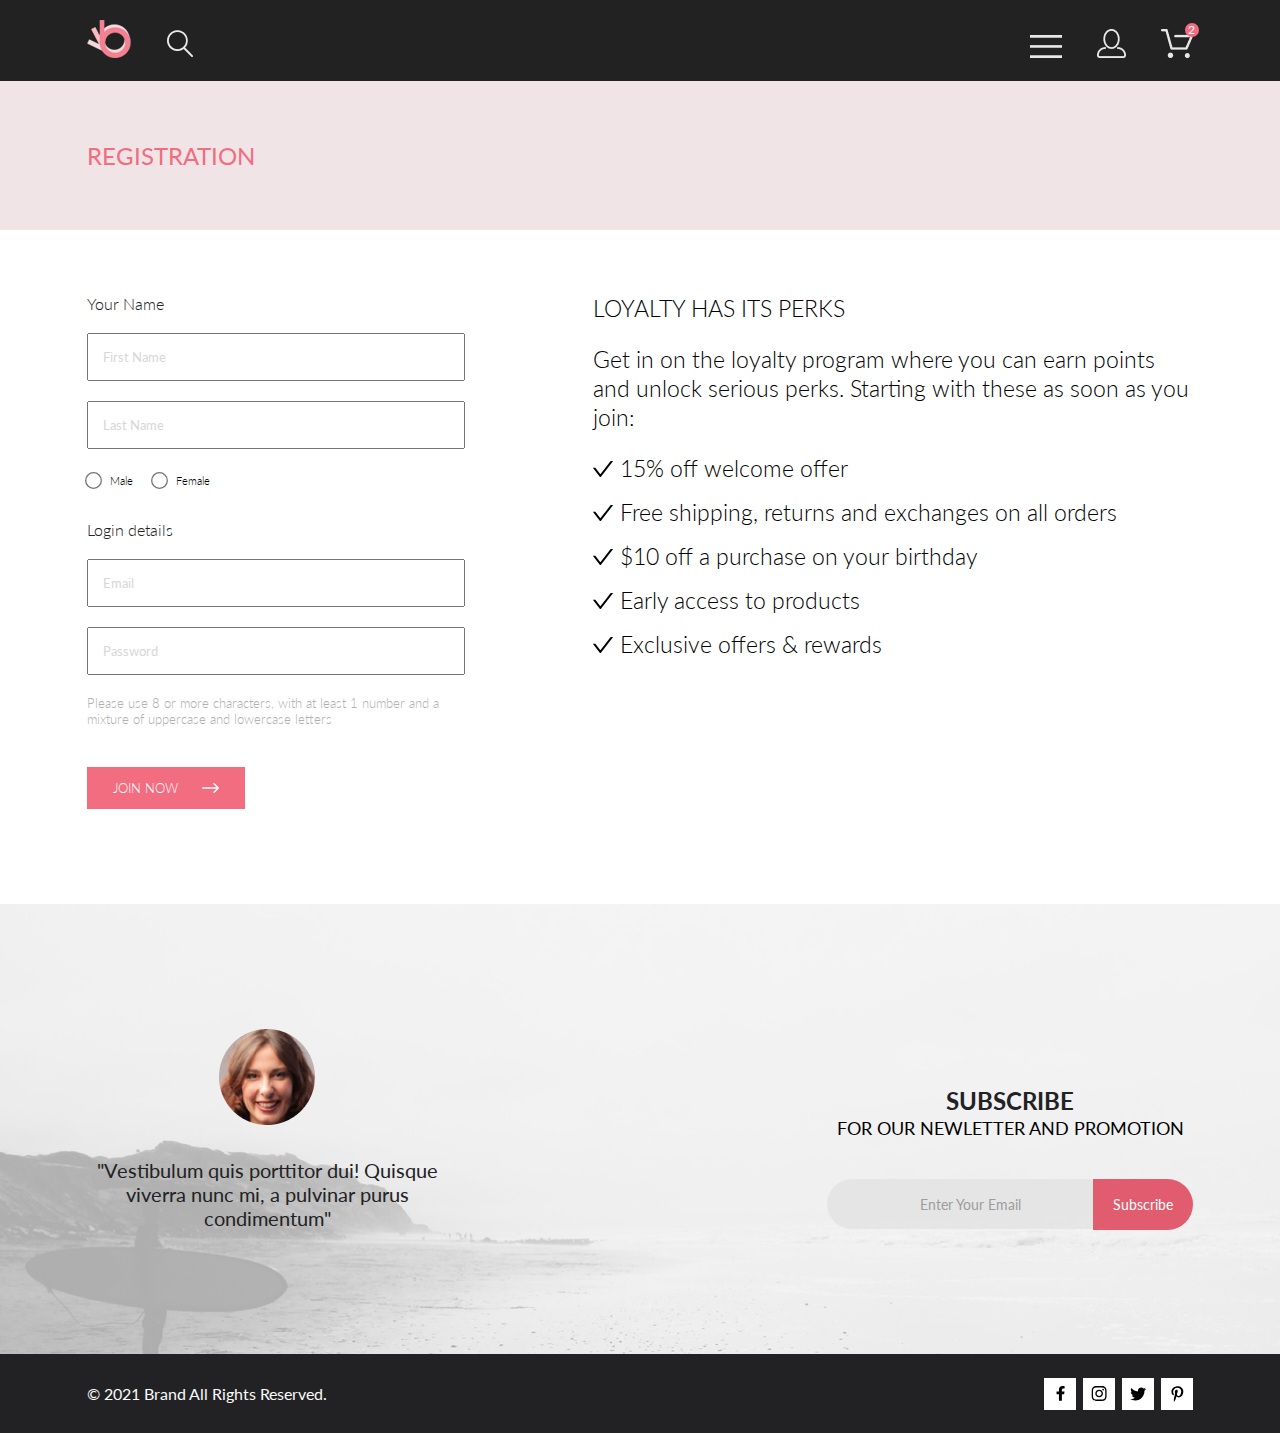
==== account.html @ 6a00ff62 "almost..." ====
<!DOCTYPE html>
<html lang="en">

<head>
    <meta charset="UTF-8">
    <meta http-equiv="X-UA-Compatible" content="IE=edge">
    <meta name="viewport" content="width=device-width, initial-scale=1.0">
    <link rel="stylesheet" href="style.css">
    <title>SHOP OF LUXERIOUS FASHION</title>
</head>

<body class="account_page">
    <header class="header">
    <div class="container">
      <div class="header_groupHandler">
        <div class="header_group">
          <a href="index.html"><img src="images/logo.png" alt=""></a>
          <a href="#search"><img src="images/search-icon.png" alt=""></a>
        </div>
        <nav class="header_group header_for_mobile">
          <label for="header_menu_button" style="cursor: pointer;"><img src="images/menu-icon.png" alt=""></label>
          <a href="account.html"><img src="images/account.png" alt=""></a>
          <a href="cart.html" class="header_cart_icon"><img src="images/cart.png" alt=""></a>
        </nav>
      </div>
    </div>
    <input type="checkbox" name="header_menu_button" id="header_menu_button">
    <div class="header_menu">
      <div class="menu_container">
        <label for="header_menu_button" class="menu_close_button">X</label>
        <h2>MENU</h2>
        <div class="menu_block">
          <h3>MAN</h3>
          <a href="#">Accessories</a>
          <a href="#">Bags</a>
          <a href="#">Denim</a>
          <a href="#">T-Shirts</a>
        </div>
        <div class="menu_block">
          <h3>WOMAN</h3>
          <a href="#">Accessories</a>
          <a href="#">Bags</a>
          <a href="#">Denim</a>
          <a href="#">T-Shirts</a>
        </div>
        <div class="menu_block">
          <h3>KIDS</h3>
          <a href="#">Accessories</a>
          <a href="#">Bags</a>
          <a href="#">Denim</a>
          <a href="#">T-Shirts</a>
        </div>
      </div>
    </div>
  </header>

    <section class="catalog_intro">
        <div class="container special_for_animation zoom">
            <h2 class="catalog_heading ">
                REGISTRATION
            </h2>
        </div>
    </section>
    <main>
        <div class="container">
            <div class="registration_box">
                <div>
                    <form class="reg_form" action="#">
                        <h2 class="hidden">REGISTRATION FORM</h2>
                        <h3>Your Name</h3>
                        <input placeholder="First Name" type="text" id="reg_name" class="reg_name">
                        <input placeholder="Last Name" type="text" id="reg_lastname" class="reg_lastname">
                        <div class="reg_gender">
                            <label><input type="radio" name="gender" id="male"><span> Male</span></label>
                            <label><input type="radio" name="gender" id="female"><span>Female</span></label>
                        </div>
                        <h3>Login details</h3>
                        <input placeholder="Email" type="email" class="reg_email">
                        <input placeholder="Password" type="password" pattern="[A-Za-z0-9]{8,}" class="reg_password">
                        <p class="reg_form_info">Please use 8 or more characters, with at least 1 number and a mixture of uppercase and
                            lowercase
                            letters</p>
                        <button class="special_for_animation rotate">JOIN NOW
                            <svg width="17" height="10" viewBox="0 0 17 10" fill="none"
                                xmlns="http://www.w3.org/2000/svg">
                                <path fill-rule="evenodd" clip-rule="evenodd"
                                    d="M11.54 0.208095C11.6058 0.142131 11.684 0.0897967 11.77 0.0540883C11.8561 0.01838 11.9483 0 12.0415 0C12.1347 0 12.2269 0.01838 12.313 0.0540883C12.399 0.0897967 12.4772 0.142131 12.543 0.208095L16.7929 4.458C16.8589 4.5238 16.9112 4.60196 16.9469 4.68802C16.9826 4.77407 17.001 4.86632 17.001 4.95949C17.001 5.05266 16.9826 5.14491 16.9469 5.23097C16.9112 5.31702 16.8589 5.39518 16.7929 5.46098L12.543 9.71089C12.41 9.84389 12.2296 9.91861 12.0415 9.91861C11.8534 9.91861 11.673 9.84389 11.54 9.71089C11.407 9.57788 11.3323 9.39749 11.3323 9.2094C11.3323 9.0213 11.407 8.84091 11.54 8.70791L15.2898 4.95949L11.54 1.21107C11.474 1.14528 11.4217 1.06711 11.386 0.981059C11.3503 0.895005 11.3319 0.802752 11.3319 0.709584C11.3319 0.616415 11.3503 0.524162 11.386 0.438109C11.4217 0.352055 11.474 0.273891 11.54 0.208095Z"
                                    fill="white" />
                                <path fill-rule="evenodd" clip-rule="evenodd"
                                    d="M0 4.95948C0 4.77162 0.0746263 4.59146 0.207462 4.45862C0.340297 4.32579 0.52046 4.25116 0.708318 4.25116H15.583C15.7708 4.25116 15.951 4.32579 16.0838 4.45862C16.2167 4.59146 16.2913 4.77162 16.2913 4.95948C16.2913 5.14734 16.2167 5.3275 16.0838 5.46033C15.951 5.59317 15.7708 5.6678 15.583 5.6678H0.708318C0.52046 5.6678 0.340297 5.59317 0.207462 5.46033C0.0746263 5.3275 0 5.14734 0 4.95948Z"
                                    fill="white" />
                            </svg>
                        </button>
                    </form>
                </div>
                <div class="reg_info">
                    <h2>LOYALTY HAS ITS PERKS</h2>
                    <p>Get in on the loyalty program where you can earn points and unlock serious perks. Starting
                        with
                        these as soon as you join:</p>
                    <ul>
                        <li>15% off welcome offer</li>
                        <li>Free shipping, returns and exchanges on all orders</li>
                        <li>$10 off a purchase on your birthday</li>
                        <li>Early access to products</li>
                        <li>Exclusive offers & rewards</li>
                    </ul>
                </div>
            </div>
        </div>
    </main>
    <footer class="footer">
    <div class="container"></div>
    <aside class="subscribe">
      <h2 class="hidden">Subscribtion</h2>
      <div class="subscribe_box container">
        <div class="review">
          <h3 class="hidden">Review</h3><img src="images/Intersect.png" alt="">
          <p>"Vestibulum quis porttitor dui! Quisque viverra nunc mi, a pulvinar purus condimentum"</p>
        </div>
        <form class="subscribe_forms" action="#">
          <h3>SUBSCRIBE</h3>
          <p>FOR OUR NEWLETTER AND PROMOTION</p>
          <div class="subscribe_forms_inputs">
            <input type="email" placeholder="Enter Your Email" required="" pattern="S+@[a-z]+.[a-z]+">
            <button>Subscribe</button>
          </div>
        </form>
      </div>
    </aside>
    <div class="coryright_and_social container">
      <p class="copyright">&copy; 2021 Brand All Rights Reserved.</p>
      <div class="social"><a href="#"><img src="images/social1.svg" alt=""></a><a href="#"><img
            src="images/social2.svg" alt=""></a><a href="#"><img src="images/social3.svg" alt=""></a><a
          href="#"><img src="images/social4.svg" alt=""></a></div>
    </div>
  </footer>
</body>

</html>
---- style.css ----
@import url("https://fonts.googleapis.com/css2?family=Lato:ital,wght@0,100;0,300;0,400;0,700;0,900;1,100;1,300;1,400;1,700;1,900&display=swap");
* {
  padding: 0;
  margin: 0;
  font-family: "Lato", sans-serif;
  font-style: normal;
}

a {
  text-decoration: none;
  color: inherit;
}

button {
  padding: 0;
  border: none;
  font: inherit;
  color: inherit;
  background-color: transparent;
  cursor: pointer;
}

.mirror {
  -webkit-transform: scale(-1, 1);
          transform: scale(-1, 1);
}

.price {
  position: absolute;
  bottom: 20px;
  left: 20px;
  color: #f16d7f;
}

.price::before {
  content: "$ ";
}

.products_button {
  display: -webkit-box;
  display: -ms-flexbox;
  display: flex;
  -webkit-box-align: center;
      -ms-flex-align: center;
          align-items: center;
  -webkit-box-pack: center;
      -ms-flex-pack: center;
          justify-content: center;
  text-align: center;
  margin: 0 auto;
  color: #f16d7f;
  background-color: white;
  border: 1px solid #f16d7f;
  padding: 1em 0;
  width: 211px;
  margin-top: 50px;
}

.products_button:hover {
  color: white;
  background-color: #f16d7f;
}

.hidden {
  position: absolute;
  width: 1px;
  height: 1px;
  left: -10000vw;
}

.container {
  margin: 0 auto;
  padding: 0 15px;
  max-width: 1106px;
}

.header {
  position: relative;
  background: #222222;
  color: white;
}

.header_groupHandler {
  padding: 20px 0;
  display: -webkit-box;
  display: -ms-flexbox;
  display: flex;
  -webkit-box-pack: justify;
      -ms-flex-pack: justify;
          justify-content: space-between;
}

.header_group {
  display: -webkit-box;
  display: -ms-flexbox;
  display: flex;
  -webkit-box-align: end;
      -ms-flex-align: end;
          align-items: flex-end;
}

.header_group *:not(:last-child) {
  margin-right: 35px;
}

.header_cart_icon {
  position: relative;
}

.header_cart_icon::after {
  content: "2";
  font-size: 12px;
  line-height: 14px;
  position: absolute;
  top: -6px;
  right: -6px;
  background: #f16d7f;
  padding: 0 0.3em;
  border-radius: 50%;
}

#header_menu_button {
  display: none;
}

#header_menu_button:checked ~ .header_menu {
  -webkit-transform: scaleX(1);
          transform: scaleX(1);
}

.header_menu {
  -webkit-transform: scaleX(0);
          transform: scaleX(0);
  -webkit-transform-origin: right top;
          transform-origin: right top;
  right: 0px;
  position: absolute;
  width: 232px;
  height: 764px;
  color: black;
  background: white;
  -webkit-transition: 0.5s;
  transition: 0.5s;
  -webkit-box-shadow: 6px 4px 35px rgba(0, 0, 0, 0.21);
          box-shadow: 6px 4px 35px rgba(0, 0, 0, 0.21);
  z-index: 1;
}

.menu_container {
  padding: 35px;
  position: relative;
}

.menu_container h2 {
  font-style: normal;
  font-weight: bold;
  font-size: 14px;
  line-height: 17px;
  margin-bottom: 25px;
}

.menu_container h3 {
  font-style: normal;
  font-weight: normal;
  font-size: 14px;
  line-height: 17px;
  color: #f16d7f;
  margin-bottom: 15px;
}

.menu_container a {
  font-weight: normal;
  font-size: 14px;
  line-height: 17px;
  color: #6f6e6e;
  padding-left: 25px;
  margin-bottom: 10px;
}

.menu_close_button {
  position: absolute;
  cursor: pointer;
  top: 20px;
  right: 20px;
}

.menu_block {
  display: -webkit-box;
  display: -ms-flexbox;
  display: flex;
  -webkit-box-orient: vertical;
  -webkit-box-direction: normal;
      -ms-flex-direction: column;
          flex-direction: column;
}

@media (max-width: 601px) {
  .header_for_mobile *:not(:first-child) {
    display: none;
  }
  .header_group {
    max-width: 32px;
  }
  .header_menu {
    width: 100%;
  }
}

.index .intro {
  background: #f1e4e6;
  height: 764px;
}

.index .intro .container {
  height: 100%;
  display: -webkit-box;
  display: -ms-flexbox;
  display: flex;
  -webkit-box-pack: justify;
      -ms-flex-pack: justify;
          justify-content: space-between;
  -webkit-box-align: center;
      -ms-flex-align: center;
          align-items: center;
}

.index .intro_image {
  width: 50%;
  height: 100%;
  background: url(images/promo-bg.png) no-repeat left;
  background-size: contain;
}

.index .intro_heading {
  -ms-grid-column-align: center;
      justify-self: center;
  position: relative;
  font-style: normal;
  font-weight: 900;
  font-size: 48px;
  line-height: 38px;
  color: #222222;
  width: 380px;
}

.index .intro_heading_line {
  display: block;
  position: absolute;
  width: 12px;
  height: 92px;
  background: #f16d7f;
  left: -16px;
  top: -0.15em;
}

.index .intro_heading_little {
  font-style: normal;
  font-weight: bold;
  font-size: 32px;
  line-height: 38px;
  color: #222222;
}

.index .intro_heading_pink {
  color: #f16d7f;
}

@media (min-width: 601px) and (max-width: 820px) {
  .index .intro {
    height: 367px;
  }
  .index .intro_image {
    background-position: center;
  }
  .index .intro_heading {
    width: 280px;
    font-size: 44px;
  }
  .index .intro_heading_little {
    font-size: 24px;
  }
}

@media (max-width: 600px) {
  .index .intro {
    height: 367px;
  }
  .index .intro .container {
    -webkit-box-pack: center;
        -ms-flex-pack: center;
            justify-content: center;
  }
  .index .intro_image {
    width: 0%;
  }
  .index .intro_heading {
    padding-left: 20px;
    width: 240px;
    font-size: 38px;
  }
  .index .intro_heading_little {
    font-size: 20px;
  }
}

.index .offers {
  margin: 50px 0;
  width: 100%;
  display: -webkit-box;
  display: -ms-flexbox;
  display: flex;
  -webkit-box-orient: vertical;
  -webkit-box-direction: normal;
      -ms-flex-direction: column;
          flex-direction: column;
}

.index .offers .offer_element {
  color: white;
  display: block;
  font-style: normal;
  font-weight: 700;
  font-size: 16px;
  line-height: 22px;
}

.index .offers .offer_element .pink {
  display: block;
  color: #f16d7f;
}

.index .small_elements {
  display: -webkit-box;
  display: -ms-flexbox;
  display: flex;
  -webkit-box-pack: justify;
      -ms-flex-pack: justify;
          justify-content: space-between;
  margin-bottom: 30px;
}

.index .small_elements .offer_element:not(:last-child) {
  margin-right: 30px;
}

.index .offer_element {
  -webkit-transition: 0.4s;
  transition: 0.4s;
}

.index .offer_element:hover {
  -webkit-transform: scale(1.1);
          transform: scale(1.1);
}

.index .large_elements {
  display: -webkit-box;
  display: -ms-flexbox;
  display: flex;
  -webkit-box-orient: vertical;
  -webkit-box-direction: normal;
      -ms-flex-direction: column;
          flex-direction: column;
  width: 100%;
}

.index .large_elements .offer_element {
  margin: 0 auto;
}

.index .large_elements .offer_element:not(:last-child) {
  margin-bottom: 30px;
}

.index .bg_image {
  position: relative;
}

.index .bg_image img {
  overflow: hidden;
  -o-object-position: center;
     object-position: center;
  width: 100%;
  height: 100%;
}

.index .bg_image .bg_image_mask {
  position: absolute;
  top: 0;
  left: 0;
  width: 100%;
  height: 100%;
  display: table;
}

.index .bg_image .bg_image_mask .offer_heading {
  display: table-cell;
  vertical-align: middle;
  text-align: center;
}

@media (min-width: 601px) and (max-width: 820px) {
  .index .small_elements {
    display: -webkit-box;
    display: -ms-flexbox;
    display: flex;
    -webkit-box-pack: justify;
        -ms-flex-pack: justify;
            justify-content: space-between;
    margin-bottom: 20px;
  }
  .index .small_elements .offer_element:not(:last-child) {
    margin-right: 20px;
  }
}

@media (max-width: 600px) {
  .index .offer_element {
    width: 100%;
  }
  .index .small_elements {
    width: 100%;
    margin: 0 auto;
    -webkit-box-orient: vertical;
    -webkit-box-direction: normal;
        -ms-flex-direction: column;
            flex-direction: column;
  }
  .index .small_elements .offer_element {
    margin-bottom: 30px;
  }
  .index .large_elements {
    margin: 0 auto;
  }
  .index .large_elements img {
    overflow: hidden;
    -o-object-fit: cover;
       object-fit: cover;
    height: 111px;
  }
}

.index .products {
  margin: 100px 0;
}

.index .products_heading {
  padding: 0;
  text-align: center;
  font-weight: normal;
  font-size: 30px;
  line-height: 36px;
  color: #222222;
}

.index .products_underheading {
  margin: 6px 0 48px 0;
  text-align: center;
  font-weight: normal;
  font-size: 14px;
  line-height: 17px;
  color: #9f9f9f;
}

.index .products_elementHandler {
  display: -ms-grid;
  display: grid;
  gap: 30px 10px;
  -ms-grid-columns: (360px)[auto-fit];
      grid-template-columns: repeat(auto-fit, 360px);
  -webkit-box-pack: space-evenly;
      -ms-flex-pack: space-evenly;
          justify-content: space-evenly;
}

.index .products_element {
  margin: 0 auto;
  background: #f8f8f8;
  max-width: 350px;
}

.index .product_image {
  -o-object-position: center;
     object-position: center;
  overflow: hidden;
  height: 420px;
  width: 100%;
}

.index .products_element_image {
  position: relative;
}

.index .products_element_image:hover .products_element_buttonHandler {
  opacity: 1;
}

.index .products_element_buttonHandler {
  opacity: 0;
  -webkit-transition: 0.4s;
  transition: 0.4s;
  position: absolute;
  top: 0;
  left: 0;
  background: rgba(58, 56, 56, 0.86);
  width: 100%;
  height: 100%;
  display: -webkit-box;
  display: -ms-flexbox;
  display: flex;
  -webkit-box-pack: center;
      -ms-flex-pack: center;
          justify-content: center;
  -webkit-box-align: center;
      -ms-flex-align: center;
          align-items: center;
}

.index .products_element_button {
  color: white;
  display: -webkit-box;
  display: -ms-flexbox;
  display: flex;
  -webkit-box-pack: justify;
      -ms-flex-pack: justify;
          justify-content: space-between;
  -webkit-box-align: center;
      -ms-flex-align: center;
          align-items: center;
  width: 140px;
  padding: 12px;
  border: 1px solid white;
}

.index .product_text {
  padding: 20px;
  position: relative;
}

.index .product_name {
  font-weight: normal;
  font-size: 13px;
  line-height: 16px;
}

.index .product_description {
  font-style: normal;
  font-weight: 300;
  font-size: 14px;
  line-height: 17px;
  color: #5d5d5d;
  padding: 18px 0 38px 0;
}

@media (max-width: 600px) {
  .index .products_elementHandler {
    margin: 0 auto;
    -webkit-box-pack: center;
        -ms-flex-pack: center;
            justify-content: center;
    gap: 30px 0;
  }
}

.footer {
  background: #222224;
  margin-top: 95px;
}

.features {
  display: -webkit-box;
  display: -ms-flexbox;
  display: flex;
  -webkit-box-align: center;
      -ms-flex-align: center;
          align-items: center;
  -webkit-box-pack: justify;
      -ms-flex-pack: justify;
          justify-content: space-between;
}

.features .feature {
  width: 360px;
  display: -webkit-box;
  display: -ms-flexbox;
  display: flex;
  -webkit-box-orient: vertical;
  -webkit-box-direction: normal;
      -ms-flex-direction: column;
          flex-direction: column;
  -webkit-box-pack: center;
      -ms-flex-pack: center;
          justify-content: center;
  -webkit-box-align: center;
      -ms-flex-align: center;
          align-items: center;
  text-align: center;
  padding-top: 105px;
  padding-bottom: 90px;
}

.features .feature h3 {
  font-style: normal;
  font-weight: normal;
  font-size: 19.96px;
  line-height: 24px;
  margin-top: 30px;
  color: #fbfbfb;
}

.features .feature p {
  color: #cfcfcf;
  max-width: 85%;
  margin: 15px auto;
  font-weight: 300;
  font-size: 13.972px;
  line-height: 17px;
}

.subscribe {
  background: url("images/bg_subscribe.jpg") no-repeat center;
  background-size: cover;
}

.subscribe .subscribe_box {
  min-height: 450px;
  display: -ms-grid;
  display: grid;
  -ms-grid-columns: 1fr 1fr;
      grid-template-columns: 1fr 1fr;
  display: -webkit-box;
  display: -ms-flexbox;
  display: flex;
  -webkit-box-pack: justify;
      -ms-flex-pack: justify;
          justify-content: space-between;
  -webkit-box-align: center;
      -ms-flex-align: center;
          align-items: center;
}

.subscribe .subscribe_box * {
  text-align: center;
}

.coryright_and_social {
  display: -webkit-box;
  display: -ms-flexbox;
  display: flex;
  -webkit-box-pack: justify;
      -ms-flex-pack: justify;
          justify-content: space-between;
  -webkit-box-align: center;
      -ms-flex-align: center;
          align-items: center;
}

.social {
  display: -webkit-box;
  display: -ms-flexbox;
  display: flex;
}

.social a {
  width: 32px;
  height: 32px;
  background-color: white;
  display: -webkit-box;
  display: -ms-flexbox;
  display: flex;
  -webkit-box-align: center;
      -ms-flex-align: center;
          align-items: center;
  -webkit-box-pack: center;
      -ms-flex-pack: center;
          justify-content: center;
}

.social a:hover {
  background-color: #f16d7f;
}

.social a:hover img {
  -webkit-filter: invert(1);
          filter: invert(1);
}

.review {
  text-align: center;
  max-width: 360px;
}

.review p {
  margin-top: 30px;
  font-weight: normal;
  font-size: 20px;
  line-height: 24px;
  text-align: center;
  color: #222224;
}

.subscribe_forms {
  padding-top: 60px;
}

.subscribe_forms h3 {
  text-align: center;
  font-style: normal;
  font-weight: bold;
  font-size: 24px;
  line-height: 25px;
  text-align: center;
  color: #222224;
}

.subscribe_forms p {
  font-size: 18px;
  line-height: 167.2%;
  text-align: center;
  margin-bottom: 35px;
}

.subscribe_forms .subscribe_forms_inputs {
  display: -webkit-box;
  display: -ms-flexbox;
  display: flex;
  -webkit-box-align: center;
      -ms-flex-align: center;
          align-items: center;
}

.subscribe_forms .subscribe_forms_inputs input {
  padding: 5px 0 5px 20px;
  width: 246px;
  height: 40px;
  border-radius: 50px 0 0 50px;
  font-size: 14px;
  line-height: 17px;
  display: -webkit-box;
  display: -ms-flexbox;
  display: flex;
  -webkit-box-align: center;
      -ms-flex-align: center;
          align-items: center;
  color: #222224;
  opacity: 0.67;
  border: none;
  background-image: none;
  background-color: transparent;
  -webkit-box-shadow: none;
          box-shadow: none;
  background: #e1e1e1;
}

.subscribe_forms .subscribe_forms_inputs button {
  display: block;
  background: #e05c6e;
  color: white;
  font-size: 14px;
  padding: 17px 20px;
  border-radius: 0 50px 50px 0;
}

.copyright {
  color: #fbfbfb;
  display: -webkit-box;
  display: -ms-flexbox;
  display: flex;
  -webkit-box-align: center;
      -ms-flex-align: center;
          align-items: center;
  -webkit-box-pack: justify;
      -ms-flex-pack: justify;
          justify-content: space-between;
  padding: 30px 0;
  font-size: 16px;
}

.social a:not(:first-child) {
  position: relative;
  margin-left: 7px;
}

@media (max-width: 820px) {
  .features {
    display: -webkit-box;
    display: -ms-flexbox;
    display: flex;
    -webkit-box-orient: vertical;
    -webkit-box-direction: normal;
        -ms-flex-direction: column;
            flex-direction: column;
    -webkit-box-align: center;
        -ms-flex-align: center;
            align-items: center;
  }
  .features .feature {
    zoom: 0.7;
    padding-bottom: 0;
  }
  .features .feature:last-child {
    padding-bottom: 90px;
  }
  .subscribe_box {
    padding: 140px 0;
    zoom: 0.7;
    -webkit-box-orient: vertical;
    -webkit-box-direction: normal;
        -ms-flex-direction: column;
            flex-direction: column;
  }
}

@media (max-width: 820px) and (min-width: 601px) and (max-width: 820px) {
  .coryright_and_social {
    zoom: 0.7;
  }
}

@media (max-width: 820px) and (max-width: 600px) {
  .coryright_and_social {
    padding-top: 45px;
    -webkit-box-orient: vertical;
    -webkit-box-direction: reverse;
        -ms-flex-direction: column-reverse;
            flex-direction: column-reverse;
    zoom: 0.7;
  }
}

.catalog .catalog_intro {
  background: #f1e4e6;
}

.catalog .catalog_intro .container {
  display: -webkit-box;
  display: -ms-flexbox;
  display: flex;
  -webkit-box-align: center;
      -ms-flex-align: center;
          align-items: center;
  -webkit-box-pack: justify;
      -ms-flex-pack: justify;
          justify-content: space-between;
  padding-top: 60px;
  padding-bottom: 60px;
}

.catalog .catalog_heading {
  font-weight: normal;
  font-size: 24px;
  line-height: 29px;
  color: #f16d7f;
}

.catalog .secondary_navigation a {
  color: #636363;
}

.catalog .secondary_navigation a:not(:first-child)::before {
  color: #636363;
  padding: 0 5px;
  content: "/";
}

.catalog .secondary_navigation .active {
  color: #f16d7f;
}

.catalog .product_filters {
  margin: 0 0 65px 20px;
  display: -ms-grid;
  display: grid;
  -ms-grid-columns: 1fr 1fr 1fr;
      grid-template-columns: 1fr 1fr 1fr;
}

.catalog .product_filters .filters {
  font-weight: 600;
  font-size: 14px;
  line-height: 17px;
  color: black;
  -webkit-user-select: none;
     -moz-user-select: none;
      -ms-user-select: none;
          user-select: none;
}

.catalog .product_filters .filters img {
  margin-left: 10px;
}

.catalog .popular_filters {
  display: -webkit-box;
  display: -ms-flexbox;
  display: flex;
  -webkit-box-pack: justify;
      -ms-flex-pack: justify;
          justify-content: space-between;
}

.catalog .popular_filters .filters {
  font-weight: normal;
  font-size: 14px;
  line-height: 17px;
  color: #6f6e6e;
  -webkit-user-select: none;
     -moz-user-select: none;
      -ms-user-select: none;
          user-select: none;
}

.catalog .filters {
  cursor: pointer;
}

.catalog .pagination {
  padding: 0.1em 20px;
  margin: 60px auto 0 auto;
  display: -webkit-box;
  display: -ms-flexbox;
  display: flex;
  -webkit-box-pack: justify;
      -ms-flex-pack: justify;
          justify-content: space-between;
  -webkit-box-align: center;
      -ms-flex-align: center;
          align-items: center;
  max-width: 295px;
  height: 45px;
  border: 1px solid #ebebeb;
}

.catalog .pagination a img {
  padding-top: 5px;
}

.catalog .pagination .pages {
  min-width: 80%;
  display: -webkit-box;
  display: -ms-flexbox;
  display: flex;
  -webkit-box-pack: justify;
      -ms-flex-pack: justify;
          justify-content: space-between;
}

.catalog .pagination .pages .active_page {
  color: #f16d7f;
}

.catalog .pagination .pages a:nth-last-child(2)::after {
  padding-left: 20px;
  content: ".....";
}

.catalog .pagination .pages a {
  font-style: normal;
  font-weight: 300;
  font-size: 16px;
  line-height: 19px;
  color: #c4c4c4;
}

.catalog .products {
  margin-top: 50px;
}

.catalog .product_filters {
  margin: 0 0 65px 20px;
  display: -ms-grid;
  display: grid;
  -ms-grid-columns: 1fr 1fr 1fr;
  grid-template-columns: 1fr 1fr 1fr;
}

.catalog .product_filters .filters {
  font-weight: 600;
  font-size: 14px;
  line-height: 17px;
  color: black;
  -webkit-user-select: none;
  -moz-user-select: none;
  -ms-user-select: none;
  user-select: none;
}

.catalog .product_filters .filters img {
  margin-left: 10px;
}

.catalog .popular_filters {
  display: -webkit-box;
  display: -ms-flexbox;
  display: flex;
  -webkit-box-pack: justify;
  -ms-flex-pack: justify;
  justify-content: space-between;
}

.catalog .popular_filters .filters {
  font-weight: normal;
  font-size: 14px;
  line-height: 17px;
  color: #6f6e6e;
  -webkit-user-select: none;
  -moz-user-select: none;
  -ms-user-select: none;
  user-select: none;
}

.catalog .filters {
  cursor: pointer;
}

.catalog .products_elementHandler {
  display: -ms-grid;
  display: grid;
  gap: 30px 10px;
  -ms-grid-columns: (360px)[auto-fit];
      grid-template-columns: repeat(auto-fit, 360px);
  -webkit-box-pack: space-evenly;
      -ms-flex-pack: space-evenly;
          justify-content: space-evenly;
}

.catalog .products_element {
  margin: 0 auto;
  background: #f8f8f8;
  max-width: 350px;
}

.catalog .product_image {
  -o-object-position: center;
     object-position: center;
  overflow: hidden;
  height: 420px;
  width: 100%;
}

.catalog .products_element_image {
  position: relative;
}

.catalog .products_element_image:hover .products_element_buttonHandler {
  opacity: 1;
}

.catalog .products_element_buttonHandler {
  opacity: 0;
  -webkit-transition: 0.4s;
  transition: 0.4s;
  position: absolute;
  top: 0;
  left: 0;
  background: rgba(58, 56, 56, 0.86);
  width: 100%;
  height: 100%;
  display: -webkit-box;
  display: -ms-flexbox;
  display: flex;
  -webkit-box-pack: center;
      -ms-flex-pack: center;
          justify-content: center;
  -webkit-box-align: center;
      -ms-flex-align: center;
          align-items: center;
}

.catalog .products_element_button {
  color: white;
  display: -webkit-box;
  display: -ms-flexbox;
  display: flex;
  -webkit-box-pack: justify;
      -ms-flex-pack: justify;
          justify-content: space-between;
  -webkit-box-align: center;
      -ms-flex-align: center;
          align-items: center;
  width: 140px;
  padding: 12px;
  border: 1px solid white;
}

.catalog .product_text {
  padding: 20px;
  position: relative;
}

.catalog .product_name {
  font-weight: normal;
  font-size: 13px;
  line-height: 16px;
}

.catalog .product_description {
  font-style: normal;
  font-weight: 300;
  font-size: 14px;
  line-height: 17px;
  color: #5d5d5d;
  padding: 18px 0 38px 0;
}

.catalog .price {
  position: absolute;
  bottom: 20px;
  left: 20px;
  color: #f16d7f;
}

.catalog .price::before {
  content: "$ ";
}

.catalog .filter_box {
  position: relative;
}

.catalog .filter_menu {
  position: absolute;
  left: -20px;
  top: -1em;
  z-index: 1;
  display: none;
  opacity: 0;
  width: 360px;
  height: 531px;
  -webkit-transition: 0.4s;
  transition: 0.4s;
  -webkit-transform-origin: top;
          transform-origin: top;
  cursor: pointer;
  background: #ffffff;
  -webkit-box-shadow: 6px 4px 35px rgba(0, 0, 0, 0.21);
          box-shadow: 6px 4px 35px rgba(0, 0, 0, 0.21);
  padding: 16px 20px;
}

.catalog #c_filter {
  display: none;
}

.catalog #c_filter:checked ~ .filter_box .filter_vector {
  fill: #ef5b70;
}

.catalog #c_filter:checked ~ .filter_box .filters {
  color: #ef5b70;
}

.catalog #c_filter:checked ~ .filter_box .filter_menu {
  display: block;
  opacity: 1;
}

.product_page .catalog_intro {
  background: #f1e4e6;
}

.product_page .catalog_intro .container {
  display: -webkit-box;
  display: -ms-flexbox;
  display: flex;
  -webkit-box-align: center;
      -ms-flex-align: center;
          align-items: center;
  -webkit-box-pack: justify;
      -ms-flex-pack: justify;
          justify-content: space-between;
  padding-top: 60px;
  padding-bottom: 60px;
}

.product_page .catalog_heading {
  font-weight: normal;
  font-size: 24px;
  line-height: 29px;
  color: #f16d7f;
}

.product_page .secondary_navigation a {
  color: #636363;
}

.product_page .secondary_navigation a:not(:first-child)::before {
  color: #636363;
  padding: 0 5px;
  content: "/";
}

.product_page .secondary_navigation .active {
  color: #f16d7f;
}

.product_page .product_filters {
  margin: 0 0 65px 20px;
  display: -ms-grid;
  display: grid;
  -ms-grid-columns: 1fr 1fr 1fr;
      grid-template-columns: 1fr 1fr 1fr;
}

.product_page .product_filters .filters {
  font-weight: 600;
  font-size: 14px;
  line-height: 17px;
  color: black;
  -webkit-user-select: none;
     -moz-user-select: none;
      -ms-user-select: none;
          user-select: none;
}

.product_page .product_filters .filters img {
  margin-left: 10px;
}

.product_page .popular_filters {
  display: -webkit-box;
  display: -ms-flexbox;
  display: flex;
  -webkit-box-pack: justify;
      -ms-flex-pack: justify;
          justify-content: space-between;
}

.product_page .popular_filters .filters {
  font-weight: normal;
  font-size: 14px;
  line-height: 17px;
  color: #6f6e6e;
  -webkit-user-select: none;
     -moz-user-select: none;
      -ms-user-select: none;
          user-select: none;
}

.product_page .filters {
  cursor: pointer;
}

@media (max-width: 1131px) {
  .product_page .also .products_elementHandler .products_element {
    display: none;
  }
  .product_page .also .products_elementHandler .products_element:nth-child(1) {
    display: block;
  }
  .product_page .also .products_elementHandler .products_element:nth-child(2) {
    display: block;
  }
}

.product_page .goods .products {
  margin-top: 665px;
}

.product_page .goodprew {
  -webkit-user-select: none;
     -moz-user-select: none;
      -ms-user-select: none;
          user-select: none;
  display: -webkit-box;
  display: -ms-flexbox;
  display: flex;
  -webkit-box-pack: justify;
      -ms-flex-pack: justify;
          justify-content: space-between;
  -webkit-box-align: center;
      -ms-flex-align: center;
          align-items: center;
  background-color: #f7f7f7;
}

.product_page .goodprew img {
  pointer-events: none;
  min-width: 1px;
}

.product_page .goodprew svg {
  -webkit-user-select: none;
     -moz-user-select: none;
      -ms-user-select: none;
          user-select: none;
  pointer-events: none;
}

.product_page .goodprew .swipe_button {
  cursor: pointer;
  background: rgba(42, 42, 42, 0.15);
  padding: 13px 17px 13px 17px;
}

.product_page .goodprew .swipe_button:hover .svg_arrow {
  fill: #f16d7f;
}

.product_page .good_preview {
  position: relative;
  border: 1px solid #eaeaea;
}

.product_page .good_information {
  width: 71.3%;
  min-height: 600px;
  display: -webkit-box;
  display: -ms-flexbox;
  display: flex;
  -webkit-box-pack: center;
      -ms-flex-pack: center;
          justify-content: center;
  background: white;
  position: absolute;
  bottom: -550px;
  left: 50%;
  -webkit-transform: translate(-50%, 0);
          transform: translate(-50%, 0);
  border: 1px solid #eaeaea;
}

.product_page .good_information_box {
  margin-top: 65px;
  font-weight: 300;
  width: 640px;
  height: 295px;
  text-align: center;
}

.product_page .good_information_box .good_heading {
  font-size: 14px;
  line-height: 17px;
  color: #f16d7f;
}

.product_page .good_information_box .good_heading_underline {
  margin: 12px auto;
  width: 62px;
  border: none;
  border-bottom: 3px solid #f16d7f;
}

.product_page .good_information_box .good_name {
  font-style: normal;
  font-weight: 300;
  font-size: 18px;
  line-height: 22px;
  color: #4d4d4d;
  margin-bottom: 50px;
}

.product_page .good_information_box .good_description {
  font-size: 14px;
  line-height: 17px;
  text-align: center;
  color: #5e5e5e;
  margin-bottom: 32px;
}

.product_page .good_information_box .good_price {
  font-size: 24px;
  line-height: 29px;
  color: #f16d7f;
  margin-bottom: 65px;
}

.product_page .good_information_box .good_price::before {
  content: "$ ";
}

.product_page .good_information_box .good_price_underline {
  border: none;
  border-bottom: 1px solid #eaeaea;
}

.product_page .good_information_box .popular_filters {
  margin: 50px auto;
  max-width: 380px;
  -webkit-box-pack: justify;
      -ms-flex-pack: justify;
          justify-content: space-between;
}

.product_page .good_information_box .popular_filters img {
  margin-left: 10px;
}

.product_page .good_information_box .popular_filters .filter_element:not(:last-child) {
  margin-right: 22px;
}

.product_page .good_information_box .products_button {
  display: -webkit-box;
  display: -ms-flexbox;
  display: flex;
  -webkit-box-align: center;
      -ms-flex-align: center;
          align-items: center;
  margin: 0 auto;
}

.product_page .good_information_box .products_button svg {
  margin-right: 22px;
}

.product_page .good_information_box .products_button:hover path {
  fill: white;
}

.product_page .products {
  margin: 100px 0;
}

.product_page .products_heading {
  padding: 0;
  text-align: center;
  font-weight: normal;
  font-size: 30px;
  line-height: 36px;
  color: #222222;
}

.product_page .products_underheading {
  margin: 6px 0 48px 0;
  text-align: center;
  font-weight: normal;
  font-size: 14px;
  line-height: 17px;
  color: #9f9f9f;
}

.product_page .products_elementHandler {
  display: -ms-grid;
  display: grid;
  gap: 30px 10px;
  -ms-grid-columns: (360px)[auto-fit];
      grid-template-columns: repeat(auto-fit, 360px);
  -webkit-box-pack: space-evenly;
      -ms-flex-pack: space-evenly;
          justify-content: space-evenly;
}

.product_page .products_element {
  margin: 0 auto;
  background: #f8f8f8;
  max-width: 350px;
}

.product_page .product_image {
  -o-object-position: center;
     object-position: center;
  overflow: hidden;
  height: 420px;
  width: 100%;
}

.product_page .products_element_image {
  position: relative;
}

.product_page .products_element_image:hover .products_element_buttonHandler {
  opacity: 1;
}

.product_page .products_element_buttonHandler {
  opacity: 0;
  -webkit-transition: 0.4s;
  transition: 0.4s;
  position: absolute;
  top: 0;
  left: 0;
  background: rgba(58, 56, 56, 0.86);
  width: 100%;
  height: 100%;
  display: -webkit-box;
  display: -ms-flexbox;
  display: flex;
  -webkit-box-pack: center;
      -ms-flex-pack: center;
          justify-content: center;
  -webkit-box-align: center;
      -ms-flex-align: center;
          align-items: center;
}

.product_page .products_element_button {
  color: white;
  display: -webkit-box;
  display: -ms-flexbox;
  display: flex;
  -webkit-box-pack: justify;
      -ms-flex-pack: justify;
          justify-content: space-between;
  -webkit-box-align: center;
      -ms-flex-align: center;
          align-items: center;
  width: 140px;
  padding: 12px;
  border: 1px solid white;
}

.product_page .product_text {
  padding: 20px;
  position: relative;
}

.product_page .product_name {
  font-weight: normal;
  font-size: 13px;
  line-height: 16px;
}

.product_page .product_description {
  font-style: normal;
  font-weight: 300;
  font-size: 14px;
  line-height: 17px;
  color: #5d5d5d;
  padding: 18px 0 38px 0;
}

.product_page .price {
  position: absolute;
  bottom: 20px;
  left: 20px;
  color: #f16d7f;
}

.product_page .price::before {
  content: "$ ";
}

.product_page #toggle_filter_color_menu {
  display: none;
}

.product_page #toggle_filter_size_menu {
  display: none;
}

.product_page #toggle_filter_size_menu:checked ~ .filter_size_menu {
  opacity: 1;
  display: flexbox;
}

.product_page #toggle_filter_color_menu:checked ~ .filter_color_menu {
  opacity: 1;
  display: flexbox;
}

.product_page #toggle_filter_color_menu:checked ~ .filter_color_menu {
  opacity: 1;
  display: flexbox;
}

.product_page .filter_color {
  position: relative;
}

.product_page .filter_menu {
  opacity: 0;
  -webkit-transition: 0.4s;
  transition: 0.4s;
  display: none;
  position: absolute;
  left: 50%;
  -webkit-transform: translate(-50%, 0);
          transform: translate(-50%, 0);
  display: -webkit-box;
  display: -ms-flexbox;
  display: flex;
  -webkit-box-orient: vertical;
  -webkit-box-direction: normal;
      -ms-flex-direction: column;
          flex-direction: column;
  -webkit-box-align: start;
      -ms-flex-align: start;
          align-items: flex-start;
  -webkit-box-pack: center;
      -ms-flex-pack: center;
          justify-content: center;
  width: 80px;
  min-height: 100px;
  background: grey;
  z-index: 1;
  padding: 5px;
}

.product_page .filter_menu label {
  margin-left: 30%;
}

.cart_page .shop_box {
  display: -webkit-box;
  display: -ms-flexbox;
  display: flex;
  -webkit-box-pack: justify;
      -ms-flex-pack: justify;
          justify-content: space-between;
  margin-top: 96px;
}

.cart_page .elements_and_buttons {
  width: 652px;
}

.cart_page .cart_element {
  height: 306px;
  background-color: white;
  -webkit-filter: drop-shadow(17px 19px 24px rgba(0, 0, 0, 0.13));
          filter: drop-shadow(17px 19px 24px rgba(0, 0, 0, 0.13));
  margin-bottom: 40px;
  display: -webkit-box;
  display: -ms-flexbox;
  display: flex;
  position: relative;
}

.cart_page .cart_element_image {
  height: 100%;
}

.cart_page .cart_element_info {
  max-width: 200px;
  margin: 22px 0 0 32px;
  font-size: 22px;
  line-height: 26px;
  color: #575757;
}

.cart_page .cart_element_info .price {
  position: inherit;
  display: inline;
}

.cart_page .cart_element_name {
  font-weight: normal;
  font-size: 24px;
  line-height: 29px;
  color: #222222;
}

.cart_page .cart_element_name {
  margin-bottom: 42px;
}

.cart_page .cart_element_quantity_count {
  font-size: 18px;
  line-height: 22px;
  color: #656565;
  margin-left: 25px;
  padding: 0.1em 0.7em;
  border: 1px solid #eaeaea;
}

.cart_page .cart_delete_element {
  cursor: pointer;
  width: 18px;
  height: 18px;
  background: url(../images/close.svg) center no-repeat;
  position: absolute;
  top: 28px;
  right: 22px;
}

.cart_page .cart_buttons {
  margin-top: 72px;
  display: -webkit-box;
  display: -ms-flexbox;
  display: flex;
  -webkit-box-pack: justify;
      -ms-flex-pack: justify;
          justify-content: space-between;
  font-style: normal;
  font-weight: 300;
  font-size: 14px;
  line-height: 17px;
}

.cart_page .cart_buttons button {
  border: 1px solid #a4a4a4;
  padding: 1em 3em;
}

.cart_page .shipping_adress {
  display: -webkit-box;
  display: -ms-flexbox;
  display: flex;
  -webkit-box-orient: vertical;
  -webkit-box-direction: normal;
      -ms-flex-direction: column;
          flex-direction: column;
}

.cart_page .shipping_adress * {
  margin-bottom: 20px;
}

.cart_page .shipping_adress_heading {
  font-style: normal;
  font-weight: 300;
  font-size: 16px;
  line-height: 19px;
  color: #222222;
}

.cart_page .shipping_adress_input {
  padding-left: 20px;
  height: 45px;
  width: 375px;
  font-style: normal;
  font-weight: 300;
  font-size: 13px;
  line-height: 16px;
  color: #222222;
}

.cart_page .shipping_button_submit {
  width: 108px;
  height: 35px;
  font-weight: 300;
  font-size: 11px;
  line-height: 13px;
  border: 1px solid #a4a4a4;
  padding: 1em 1.5em;
}

.cart_page .shipping_adress_total {
  width: 360px;
  height: 214px;
  background: #f5f3f3;
  margin-top: 37px;
}

.cart_page .shipping_adress_total .price {
  position: inherit;
  display: inline;
}

.cart_page .shipping_adress_total_box {
  padding: 40px;
  text-align: right;
}

.cart_page .shiping_sub_total {
  font-weight: normal;
  font-size: 11px;
  line-height: 13px;
  color: #4a4a4a;
}

.cart_page .shiping_grand_total {
  font-style: normal;
  font-weight: 300;
  font-size: 16px;
  line-height: 19px;
  color: #222222;
}

.cart_page .shiping_sub_total_count {
  margin-left: 20px;
}

.cart_page .shiping_grand_total_count {
  margin-left: 20px;
}

.cart_page .shipping_adress_total_line {
  opacity: 0.5;
}

.cart_page .shipping_button_proceed {
  font-style: normal;
  font-weight: 300;
  font-size: 16px;
  line-height: 19px;
  color: #ffffff;
  background-color: #f16d7f;
  width: 273px;
  height: 50px;
}

.cart_page .catalog_intro {
  background: #f1e4e6;
}

.cart_page .catalog_intro .container {
  display: -webkit-box;
  display: -ms-flexbox;
  display: flex;
  -webkit-box-align: center;
      -ms-flex-align: center;
          align-items: center;
  -webkit-box-pack: justify;
      -ms-flex-pack: justify;
          justify-content: space-between;
  padding-top: 60px;
  padding-bottom: 60px;
}

.cart_page .catalog_heading {
  font-weight: normal;
  font-size: 24px;
  line-height: 29px;
  color: #f16d7f;
}

.cart_page .secondary_navigation a {
  color: #636363;
}

.cart_page .secondary_navigation a:not(:first-child)::before {
  color: #636363;
  padding: 0 5px;
  content: "/";
}

.cart_page .secondary_navigation .active {
  color: #f16d7f;
}

.account_page button {
  -webkit-transition: 0.2s;
  transition: 0.2s;
}

.account_page svg {
  -webkit-transition: 2s;
  transition: 2s;
}

.account_page .registration_box {
  margin-top: 64px;
  display: -webkit-box;
  display: -ms-flexbox;
  display: flex;
  -webkit-box-pack: justify;
      -ms-flex-pack: justify;
          justify-content: space-between;
}

.account_page .reg_form {
  display: -webkit-box;
  display: -ms-flexbox;
  display: flex;
  -webkit-box-orient: vertical;
  -webkit-box-direction: normal;
      -ms-flex-direction: column;
          flex-direction: column;
  margin-right: 128px;
  font-style: normal;
  font-weight: 300;
  font-size: 13px;
  line-height: 16px;
}

.account_page .reg_form h3 {
  font-style: normal;
  font-weight: 300;
  font-size: 16px;
  line-height: 19px;
  color: #222222;
  margin-bottom: 20px;
}

.account_page .reg_form label {
  margin-right: 10px;
  display: -webkit-box;
  display: -ms-flexbox;
  display: flex;
  -webkit-box-align: center;
      -ms-flex-align: center;
          align-items: center;
  font-weight: 300;
  line-height: 13px;
}

.account_page .reg_form label input {
  -webkit-transform: scale(1.3);
          transform: scale(1.3);
}

.account_page .reg_form label span {
  font-size: 11px;
  padding: 5px 10px;
}

.account_page .reg_form > input {
  padding: 14px;
  width: 346px;
  height: 16px;
  margin-bottom: 20px;
}

.account_page .reg_form > input::-webkit-input-placeholder {
  color: #b1b1b1;
  opacity: 0.5;
}

.account_page .reg_form > input:-ms-input-placeholder {
  color: #b1b1b1;
  opacity: 0.5;
}

.account_page .reg_form > input::-ms-input-placeholder {
  color: #b1b1b1;
  opacity: 0.5;
}

.account_page .reg_form > input::placeholder {
  color: #b1b1b1;
  opacity: 0.5;
}

.account_page .reg_form button {
  margin-top: 40px;
  -ms-flex-item-align: start;
      align-self: flex-start;
  padding: 1em 2em;
  color: white;
  background-color: #f16d7f;
}

.account_page .reg_form button svg {
  margin-left: 20px;
}

.account_page .reg_gender {
  display: -webkit-box;
  display: -ms-flexbox;
  display: flex;
  margin-bottom: 28px;
}

.account_page .reg_form_info {
  font-style: normal;
  font-weight: 300;
  font-size: 13px;
  line-height: 16px;
  color: #b1b1b1;
}

.account_page .reg_info {
  font-style: normal;
  font-weight: 300;
  font-size: 23px;
  line-height: 29px;
  color: #000000;
}

.account_page .reg_info h2 {
  font-style: normal;
  font-weight: 300;
  font-size: 23px;
  line-height: 29px;
  color: #000000;
}

.account_page .reg_info p {
  margin: 22px 0;
}

.account_page .reg_info ul {
  padding-left: 27px;
  list-style-image: url(../images/V.svg);
}

.account_page .reg_info ul li {
  margin-bottom: 15px;
}

.account_page .reg_info ul li::before {
  content: "";
}

.account_page .special_for_animation.zoom {
  -webkit-transition: 0.2s;
  transition: 0.2s;
}

.account_page .special_for_animation.zoom:hover {
  -webkit-transform: scale(1.1);
          transform: scale(1.1);
}

.account_page .special_for_animation.rotate:hover svg {
  -webkit-transform: rotate(360deg);
          transform: rotate(360deg);
  -webkit-transition: 2s;
  transition: 2s;
}

.account_page .catalog_intro {
  background: #f1e4e6;
}

.account_page .catalog_intro .container {
  display: -webkit-box;
  display: -ms-flexbox;
  display: flex;
  -webkit-box-align: center;
      -ms-flex-align: center;
          align-items: center;
  -webkit-box-pack: justify;
      -ms-flex-pack: justify;
          justify-content: space-between;
  padding-top: 60px;
  padding-bottom: 60px;
}

.account_page .catalog_heading {
  font-weight: normal;
  font-size: 24px;
  line-height: 29px;
  color: #f16d7f;
}
/*# sourceMappingURL=style.css.map */
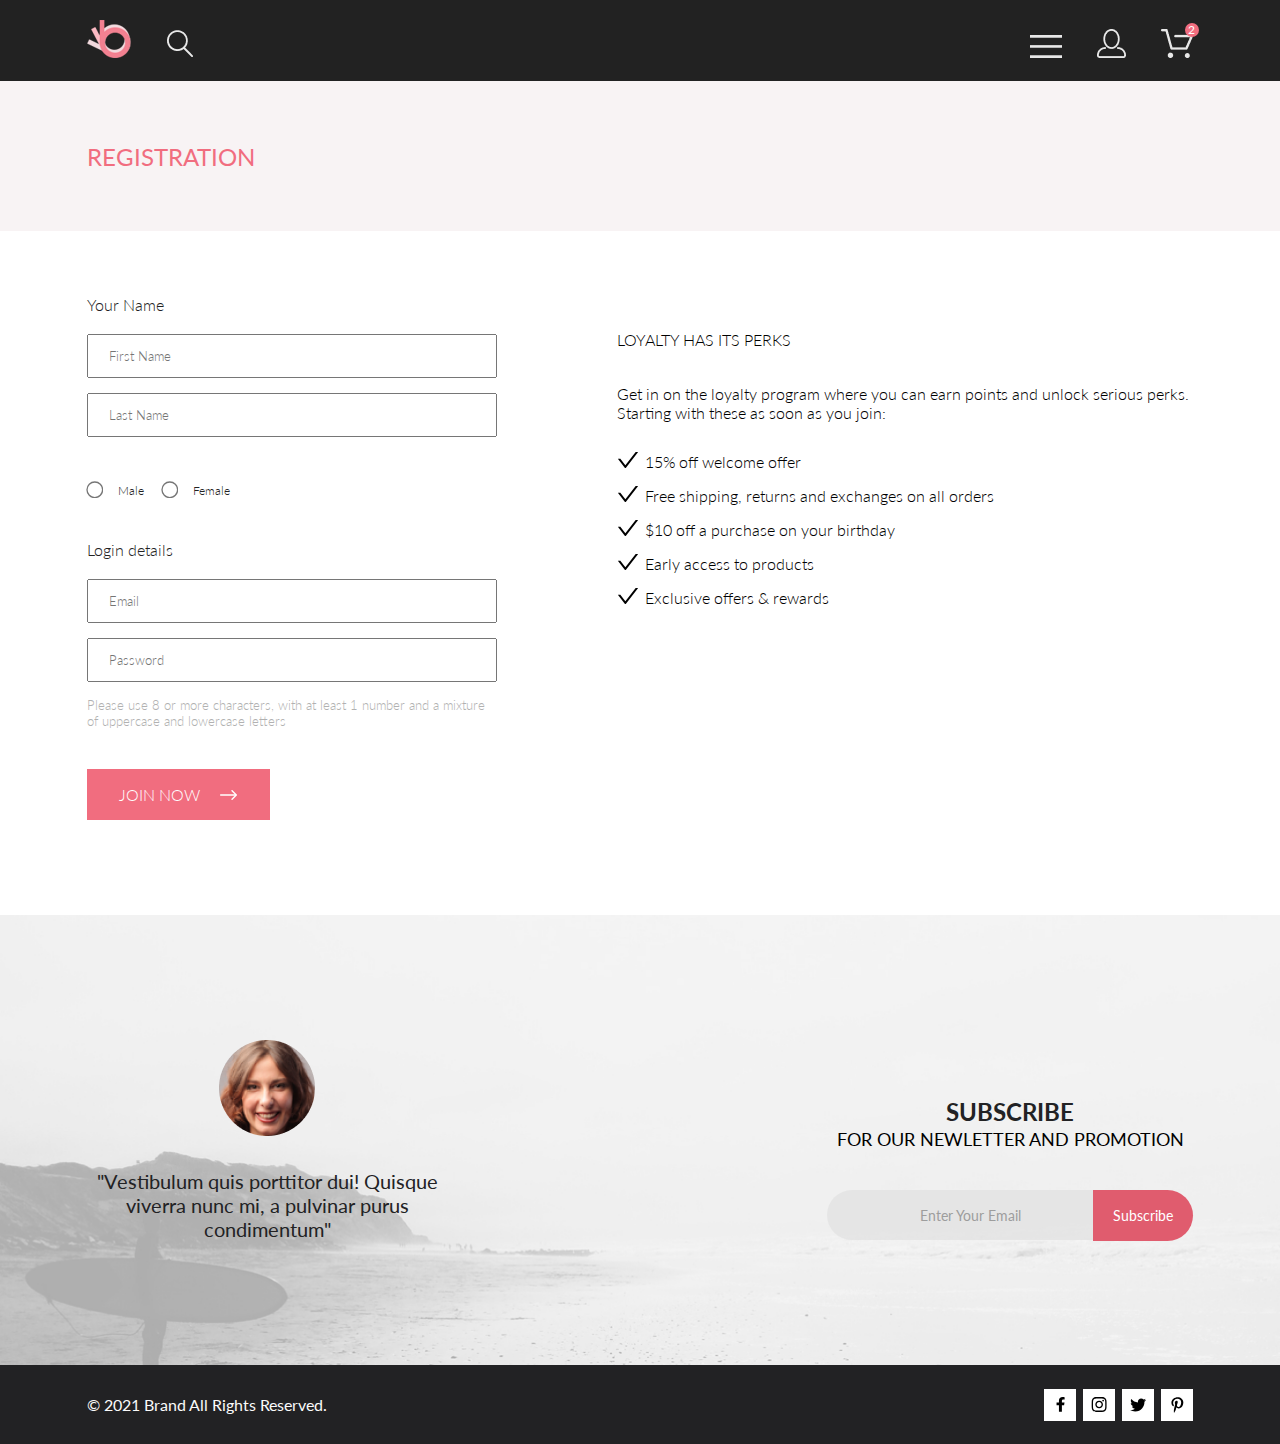
==== commit c9107870: "last_lession_almost_done" ====
--- a/account.html
+++ b/account.html
@@ -2,15 +2,15 @@
 <html lang="en">
 
 <head>
-    <meta charset="UTF-8">
-    <meta http-equiv="X-UA-Compatible" content="IE=edge">
-    <meta name="viewport" content="width=device-width, initial-scale=1.0">
-    <link rel="stylesheet" href="style.css">
-    <title>SHOP OF LUXERIOUS FASHION</title>
+  <meta charset="UTF-8">
+  <meta http-equiv="X-UA-Compatible" content="IE=edge">
+  <meta name="viewport" content="width=device-width, initial-scale=1.0">
+  <link rel="stylesheet" href="style.css">
+  <title>SHOP OF LUXERIOUS FASHION</title>
 </head>
 
 <body class="account_page">
-    <header class="header">
+  <header class="header">
     <div class="container">
       <div class="header_groupHandler">
         <div class="header_group">
@@ -50,66 +50,72 @@
           <a href="#">Denim</a>
           <a href="#">T-Shirts</a>
         </div>
+        <div class="menu_block">
+          <h3>NAVIGATION</h3>
+          <a href="index.html">MAIN</a>
+          <a href="account.html">ACCOUNT</a>
+          <a href="cart.html">CART</a>
+        </div>
       </div>
     </div>
   </header>
 
-    <section class="catalog_intro">
-        <div class="container special_for_animation zoom">
-            <h2 class="catalog_heading ">
-                REGISTRATION
-            </h2>
+  <section class="intro">
+    <div class="container">
+      <h2 class="account_heading ">
+        REGISTRATION
+      </h2>
+    </div>
+  </section>
+  <main class="container">
+    <div class="page_box">
+      <form action="#" class="reg_form">
+        <p class="reg_name">Your Name</p>
+        <input type="text" placeholder="First Name">
+        <input type="text" placeholder="Last Name">
+        <div class="genders">
+          <label for="male">
+            <input id="male" type="radio" name="gender" class="gender_radio">
+            <span class="gender">Male</span>
+          </label>
+          <label for="female">
+            <input id="female" type="radio" name="gender" class="gender_radio">
+            <span class="gender">Female</span>
+          </label>
         </div>
-    </section>
-    <main>
-        <div class="container">
-            <div class="registration_box">
-                <div>
-                    <form class="reg_form" action="#">
-                        <h2 class="hidden">REGISTRATION FORM</h2>
-                        <h3>Your Name</h3>
-                        <input placeholder="First Name" type="text" id="reg_name" class="reg_name">
-                        <input placeholder="Last Name" type="text" id="reg_lastname" class="reg_lastname">
-                        <div class="reg_gender">
-                            <label><input type="radio" name="gender" id="male"><span> Male</span></label>
-                            <label><input type="radio" name="gender" id="female"><span>Female</span></label>
-                        </div>
-                        <h3>Login details</h3>
-                        <input placeholder="Email" type="email" class="reg_email">
-                        <input placeholder="Password" type="password" pattern="[A-Za-z0-9]{8,}" class="reg_password">
-                        <p class="reg_form_info">Please use 8 or more characters, with at least 1 number and a mixture of uppercase and
-                            lowercase
-                            letters</p>
-                        <button class="special_for_animation rotate">JOIN NOW
-                            <svg width="17" height="10" viewBox="0 0 17 10" fill="none"
-                                xmlns="http://www.w3.org/2000/svg">
-                                <path fill-rule="evenodd" clip-rule="evenodd"
-                                    d="M11.54 0.208095C11.6058 0.142131 11.684 0.0897967 11.77 0.0540883C11.8561 0.01838 11.9483 0 12.0415 0C12.1347 0 12.2269 0.01838 12.313 0.0540883C12.399 0.0897967 12.4772 0.142131 12.543 0.208095L16.7929 4.458C16.8589 4.5238 16.9112 4.60196 16.9469 4.68802C16.9826 4.77407 17.001 4.86632 17.001 4.95949C17.001 5.05266 16.9826 5.14491 16.9469 5.23097C16.9112 5.31702 16.8589 5.39518 16.7929 5.46098L12.543 9.71089C12.41 9.84389 12.2296 9.91861 12.0415 9.91861C11.8534 9.91861 11.673 9.84389 11.54 9.71089C11.407 9.57788 11.3323 9.39749 11.3323 9.2094C11.3323 9.0213 11.407 8.84091 11.54 8.70791L15.2898 4.95949L11.54 1.21107C11.474 1.14528 11.4217 1.06711 11.386 0.981059C11.3503 0.895005 11.3319 0.802752 11.3319 0.709584C11.3319 0.616415 11.3503 0.524162 11.386 0.438109C11.4217 0.352055 11.474 0.273891 11.54 0.208095Z"
-                                    fill="white" />
-                                <path fill-rule="evenodd" clip-rule="evenodd"
-                                    d="M0 4.95948C0 4.77162 0.0746263 4.59146 0.207462 4.45862C0.340297 4.32579 0.52046 4.25116 0.708318 4.25116H15.583C15.7708 4.25116 15.951 4.32579 16.0838 4.45862C16.2167 4.59146 16.2913 4.77162 16.2913 4.95948C16.2913 5.14734 16.2167 5.3275 16.0838 5.46033C15.951 5.59317 15.7708 5.6678 15.583 5.6678H0.708318C0.52046 5.6678 0.340297 5.59317 0.207462 5.46033C0.0746263 5.3275 0 5.14734 0 4.95948Z"
-                                    fill="white" />
-                            </svg>
-                        </button>
-                    </form>
-                </div>
-                <div class="reg_info">
-                    <h2>LOYALTY HAS ITS PERKS</h2>
-                    <p>Get in on the loyalty program where you can earn points and unlock serious perks. Starting
-                        with
-                        these as soon as you join:</p>
-                    <ul>
-                        <li>15% off welcome offer</li>
-                        <li>Free shipping, returns and exchanges on all orders</li>
-                        <li>$10 off a purchase on your birthday</li>
-                        <li>Early access to products</li>
-                        <li>Exclusive offers & rewards</li>
-                    </ul>
-                </div>
-            </div>
-        </div>
-    </main>
-    <footer class="footer">
+        <p class="reg_details">Login details</p>
+        <input type="email" placeholder="Email">
+        <input placeholder="Password" type="password"
+          pattern="(?=^.{8,}$)((?=.*\d)|(?=.*\W+))(?![.\n])(?=.*[A-Z])(?=.*[a-z]).*">
+        <p class="reg_advice">Please use 8 or more characters, with at least 1 number and a mixture of uppercase and
+          lowercase letters</p>
+        <button class="reg_btn">
+          JOIN NOW
+          <svg width="18" height="10" viewBox="0 0 18 10" fill="none" xmlns="http://www.w3.org/2000/svg">
+            <path fill-rule="evenodd" clip-rule="evenodd"
+              d="M11.5401 0.208095C11.6059 0.142131 11.6841 0.0897967 11.7701 0.0540883C11.8562 0.01838 11.9484 0 12.0416 0C12.1348 0 12.227 0.01838 12.3131 0.0540883C12.3991 0.0897967 12.4773 0.142131 12.5431 0.208095L16.793 4.458C16.859 4.5238 16.9113 4.60196 16.947 4.68802C16.9827 4.77407 17.0011 4.86632 17.0011 4.95949C17.0011 5.05266 16.9827 5.14491 16.947 5.23097C16.9113 5.31702 16.859 5.39518 16.793 5.46098L12.5431 9.71089C12.4101 9.84389 12.2297 9.91861 12.0416 9.91861C11.8535 9.91861 11.6731 9.84389 11.5401 9.71089C11.4071 9.57788 11.3324 9.39749 11.3324 9.2094C11.3324 9.0213 11.4071 8.84091 11.5401 8.70791L15.29 4.95949L11.5401 1.21107C11.4742 1.14528 11.4218 1.06711 11.3861 0.981059C11.3504 0.895005 11.332 0.802752 11.332 0.709584C11.332 0.616415 11.3504 0.524162 11.3861 0.438109C11.4218 0.352055 11.4742 0.273891 11.5401 0.208095Z"
+              fill="white" />
+            <path fill-rule="evenodd" clip-rule="evenodd"
+              d="M0 4.95948C0 4.77162 0.0746263 4.59146 0.207462 4.45862C0.340297 4.32579 0.52046 4.25116 0.708318 4.25116H15.583C15.7708 4.25116 15.951 4.32579 16.0838 4.45862C16.2167 4.59146 16.2913 4.77162 16.2913 4.95948C16.2913 5.14734 16.2167 5.3275 16.0838 5.46033C15.951 5.59317 15.7708 5.6678 15.583 5.6678H0.708318C0.52046 5.6678 0.340297 5.59317 0.207462 5.46033C0.0746263 5.3275 0 5.14734 0 4.95948Z"
+              fill="white" />
+          </svg>
+        </button>
+      </form>
+      <div class="reg_info">
+        <h3>LOYALTY HAS ITS PERKS</h3>
+        <p>Get in on the loyalty program where you can earn points and unlock serious perks. Starting with these as soon
+          as you join:</p>
+        <ul class="list">
+          <li class="list_elem"><span>15% off welcome offer</span></li>
+          <li class="list_elem"><span>Free shipping, returns and exchanges on all orders</span></li>
+          <li class="list_elem"><span>$10 off a purchase on your birthday</span></li>
+          <li class="list_elem"><span>Early access to products</span></li>
+          <li class="list_elem"><span>Exclusive offers & rewards</span></li>
+        </ul>
+      </div>
+    </div>
+  </main>
+  <footer class="footer">
     <div class="container"></div>
     <aside class="subscribe">
       <h2 class="hidden">Subscribtion</h2>
@@ -130,9 +136,9 @@
     </aside>
     <div class="coryright_and_social container">
       <p class="copyright">&copy; 2021 Brand All Rights Reserved.</p>
-      <div class="social"><a href="#"><img src="images/social1.svg" alt=""></a><a href="#"><img
-            src="images/social2.svg" alt=""></a><a href="#"><img src="images/social3.svg" alt=""></a><a
-          href="#"><img src="images/social4.svg" alt=""></a></div>
+      <div class="social"><a href="#"><img src="images/social1.svg" alt=""></a><a href="#"><img src="images/social2.svg"
+            alt=""></a><a href="#"><img src="images/social3.svg" alt=""></a><a href="#"><img src="images/social4.svg"
+            alt=""></a></div>
     </div>
   </footer>
 </body>
--- a/style.css
+++ b/style.css
@@ -761,6 +761,15 @@
   border-radius: 0 50px 50px 0;
 }
 
+@media (max-width: 374px) {
+  .subscribe_forms .subscribe_forms_inputs input {
+    zoom: 0.7;
+  }
+  .subscribe_forms .subscribe_forms_inputs button {
+    zoom: 0.7;
+  }
+}
+
 .copyright {
   color: #fbfbfb;
   display: -webkit-box;
@@ -795,7 +804,7 @@
             align-items: center;
   }
   .features .feature {
-    zoom: 0.7;
+    zoom: 1;
     padding-bottom: 0;
   }
   .features .feature:last-child {
@@ -803,7 +812,7 @@
   }
   .subscribe_box {
     padding: 140px 0;
-    zoom: 0.7;
+    zoom: 1;
     -webkit-box-orient: vertical;
     -webkit-box-direction: normal;
         -ms-flex-direction: column;
@@ -813,7 +822,7 @@
 
 @media (max-width: 820px) and (min-width: 601px) and (max-width: 820px) {
   .coryright_and_social {
-    zoom: 0.7;
+    zoom: 1;
   }
 }
 
@@ -964,53 +973,6 @@
 
 .catalog .products {
   margin-top: 50px;
-}
-
-.catalog .product_filters {
-  margin: 0 0 65px 20px;
-  display: -ms-grid;
-  display: grid;
-  -ms-grid-columns: 1fr 1fr 1fr;
-  grid-template-columns: 1fr 1fr 1fr;
-}
-
-.catalog .product_filters .filters {
-  font-weight: 600;
-  font-size: 14px;
-  line-height: 17px;
-  color: black;
-  -webkit-user-select: none;
-  -moz-user-select: none;
-  -ms-user-select: none;
-  user-select: none;
-}
-
-.catalog .product_filters .filters img {
-  margin-left: 10px;
-}
-
-.catalog .popular_filters {
-  display: -webkit-box;
-  display: -ms-flexbox;
-  display: flex;
-  -webkit-box-pack: justify;
-  -ms-flex-pack: justify;
-  justify-content: space-between;
-}
-
-.catalog .popular_filters .filters {
-  font-weight: normal;
-  font-size: 14px;
-  line-height: 17px;
-  color: #6f6e6e;
-  -webkit-user-select: none;
-  -moz-user-select: none;
-  -ms-user-select: none;
-  user-select: none;
-}
-
-.catalog .filters {
-  cursor: pointer;
 }
 
 .catalog .products_elementHandler {
@@ -1126,7 +1088,6 @@
   display: none;
   opacity: 0;
   width: 360px;
-  height: 531px;
   -webkit-transition: 0.4s;
   transition: 0.4s;
   -webkit-transform-origin: top;
@@ -1155,6 +1116,86 @@
   opacity: 1;
 }
 
+.catalog .popup {
+  display: -webkit-box;
+  display: -ms-flexbox;
+  display: flex;
+  -webkit-box-orient: vertical;
+  -webkit-box-direction: normal;
+      -ms-flex-direction: column;
+          flex-direction: column;
+}
+
+.catalog .popup .popup_summary {
+  font-weight: normal;
+  font-size: 14px;
+  line-height: 17px;
+  color: #ef5b70;
+  padding: 1em;
+  border-left: 5px solid #ef5b70;
+  border-bottom: 1px solid #ef5b70;
+}
+
+.catalog .popup_elem {
+  font-size: 14px;
+  line-height: 17px;
+  color: #6f6e6e;
+  margin-left: 20px;
+}
+
+.catalog .filters_for_mobile {
+  display: none;
+}
+
+@media (max-width: 800px) {
+  .catalog .product_filters {
+    margin: 0 0 65px 20px;
+    display: -webkit-box;
+    display: -ms-flexbox;
+    display: flex;
+    -webkit-box-pack: justify;
+        -ms-flex-pack: justify;
+            justify-content: space-between;
+  }
+  .catalog .product_filters .filters {
+    margin-left: 10px;
+    font-weight: 600;
+    font-size: 14px;
+    line-height: 17px;
+    -webkit-user-select: none;
+       -moz-user-select: none;
+        -ms-user-select: none;
+            user-select: none;
+  }
+  .catalog .product_filters .filters img {
+    margin-left: 10px;
+  }
+  .catalog .filter_box .filters {
+    display: none;
+  }
+  .catalog .filters_for_mobile {
+    display: block;
+  }
+  .catalog .popular_filters {
+    display: -webkit-box;
+    display: -ms-flexbox;
+    display: flex;
+    -webkit-box-pack: justify;
+        -ms-flex-pack: justify;
+            justify-content: space-between;
+  }
+  .catalog .popular_filters .filters {
+    font-weight: normal;
+    font-size: 14px;
+    line-height: 17px;
+    color: #6f6e6e;
+    -webkit-user-select: none;
+       -moz-user-select: none;
+        -ms-user-select: none;
+            user-select: none;
+  }
+}
+
 .product_page .catalog_intro {
   background: #f1e4e6;
 }
@@ -1226,7 +1267,8 @@
           justify-content: space-between;
 }
 
-.product_page .popular_filters .filters {
+.product_page .filters {
+  cursor: pointer;
   font-weight: normal;
   font-size: 14px;
   line-height: 17px;
@@ -1235,10 +1277,6 @@
      -moz-user-select: none;
       -ms-user-select: none;
           user-select: none;
-}
-
-.product_page .filters {
-  cursor: pointer;
 }
 
 @media (max-width: 1131px) {
@@ -1320,6 +1358,41 @@
   border: 1px solid #eaeaea;
 }
 
+@media (max-width: 768px) {
+  .product_page .good_information {
+    width: 100%;
+    min-height: 600px;
+    display: -webkit-box;
+    display: -ms-flexbox;
+    display: flex;
+    -webkit-box-pack: center;
+        -ms-flex-pack: center;
+            justify-content: center;
+    background: white;
+    -webkit-transform: translate(-50%, 0);
+            transform: translate(-50%, 0);
+    border: 1px solid #eaeaea;
+  }
+  .product_page .popular_filters {
+    display: -webkit-box;
+    display: -ms-flexbox;
+    display: flex;
+    -webkit-box-pack: justify;
+        -ms-flex-pack: justify;
+            justify-content: space-between;
+  }
+  .product_page .popular_filters .filters {
+    font-weight: normal;
+    font-size: 14px;
+    line-height: 17px;
+    color: #6f6e6e;
+    -webkit-user-select: none;
+       -moz-user-select: none;
+        -ms-user-select: none;
+            user-select: none;
+  }
+}
+
 .product_page .good_information_box {
   margin-top: 65px;
   font-weight: 300;
@@ -1554,6 +1627,15 @@
   display: flexbox;
 }
 
+.product_page #toggle_filter_quantity_menu {
+  display: none;
+}
+
+.product_page #toggle_filter_quantity_menu:checked ~ .filter_quantity_menu {
+  opacity: 1;
+  display: flexbox;
+}
+
 .product_page .filter_color {
   position: relative;
 }
@@ -1567,6 +1649,188 @@
   left: 50%;
   -webkit-transform: translate(-50%, 0);
           transform: translate(-50%, 0);
+  display: -ms-grid;
+  display: grid;
+  -ms-grid-columns: 1fr;
+      grid-template-columns: 1fr;
+  -webkit-box-align: start;
+      -ms-flex-align: start;
+          align-items: flex-start;
+  -webkit-box-pack: start;
+      -ms-flex-pack: start;
+          justify-content: flex-start;
+  -webkit-box-pack: center;
+      -ms-flex-pack: center;
+          justify-content: center;
+  width: 80px;
+  min-height: 100px;
+  background: white;
+  -webkit-box-shadow: 6px 4px 35px rgba(0, 0, 0, 0.21);
+          box-shadow: 6px 4px 35px rgba(0, 0, 0, 0.21);
+  z-index: 1;
+  padding: 5px;
+}
+
+.product_page .filter_menu label {
+  margin-left: 30%;
+}
+
+.cart_page button:not(#subscribe_btn) {
+  -webkit-transition: 0.2s;
+  transition: 0.2s;
+}
+
+.cart_page button:not(#subscribe_btn):hover {
+  -webkit-transform: scale(1.05);
+          transform: scale(1.05);
+  -webkit-transform-origin: center;
+          transform-origin: center;
+}
+
+.cart_page .intro {
+  background: #f8f3f4;
+}
+
+.cart_page .intro .container {
+  height: 150px;
+  display: -webkit-box;
+  display: -ms-flexbox;
+  display: flex;
+  -webkit-box-align: center;
+      -ms-flex-align: center;
+          align-items: center;
+}
+
+.cart_page #page_heading {
+  font-weight: normal;
+  font-size: 24px;
+  line-height: 29px;
+  color: #f16d7f;
+}
+
+.cart_page main {
+  margin-top: 100px;
+  display: -webkit-box;
+  display: -ms-flexbox;
+  display: flex;
+  -webkit-box-pack: justify;
+      -ms-flex-pack: justify;
+          justify-content: space-between;
+}
+
+.cart_page .goods {
+  display: -webkit-box;
+  display: -ms-flexbox;
+  display: flex;
+  -webkit-box-orient: vertical;
+  -webkit-box-direction: normal;
+      -ms-flex-direction: column;
+          flex-direction: column;
+  width: 650px;
+  margin-right: 10px;
+}
+
+.cart_page .good_image {
+  height: 100%;
+  margin-right: 32px;
+}
+
+.cart_page .good {
+  position: relative;
+  display: -webkit-box;
+  display: -ms-flexbox;
+  display: flex;
+  height: 300px;
+  background: white;
+  -webkit-filter: drop-shadow(17px 19px 24px rgba(0, 0, 0, 0.13));
+          filter: drop-shadow(17px 19px 24px rgba(0, 0, 0, 0.13));
+  margin-bottom: 40px;
+}
+
+.cart_page .good_descr {
+  padding: 25px 0 0 0;
+}
+
+.cart_page .good_descr p {
+  font-size: 22px;
+  line-height: 26px;
+  color: #575757;
+  margin-bottom: 0.4em;
+}
+
+.cart_page .good_price_value {
+  padding-left: 5px;
+  color: #ef5b70;
+}
+
+.cart_page .good_price_value::before {
+  content: "$";
+}
+
+.cart_page .good_color_value {
+  padding-left: 5px;
+}
+
+.cart_page .good_size_value {
+  padding-left: 5px;
+}
+
+.cart_page .good_quantity_value {
+  margin-left: 30px;
+  padding: 0 1em;
+  border: 1px solid #eaeaea;
+}
+
+.cart_page .good_name {
+  max-width: 196px;
+  font-weight: normal;
+  font-size: 24px;
+  line-height: 29px;
+  color: #222222;
+  margin-bottom: 42px;
+}
+
+.cart_page .delete_good {
+  cursor: pointer;
+  position: absolute;
+  top: 20px;
+  right: 20px;
+}
+
+.cart_page .delete_good:hover svg path {
+  fill: #f16d7f;
+}
+
+.cart_page .control_elements {
+  margin-top: 30px;
+  display: -webkit-box;
+  display: -ms-flexbox;
+  display: flex;
+  -webkit-box-pack: justify;
+      -ms-flex-pack: justify;
+          justify-content: space-between;
+}
+
+.cart_page .control_elements button {
+  font-weight: 300;
+  font-size: 14px;
+  line-height: 17px;
+  color: #000000;
+  border: 1px solid #a4a4a4;
+  padding: 1em 2em;
+}
+
+.cart_page .contacts {
+  display: -webkit-box;
+  display: -ms-flexbox;
+  display: flex;
+  -webkit-box-orient: vertical;
+  -webkit-box-direction: normal;
+      -ms-flex-direction: column;
+          flex-direction: column;
+}
+
+.cart_page .contacts_inputsHandler {
   display: -webkit-box;
   display: -ms-flexbox;
   display: flex;
@@ -1577,113 +1841,247 @@
   -webkit-box-align: start;
       -ms-flex-align: start;
           align-items: flex-start;
-  -webkit-box-pack: center;
-      -ms-flex-pack: center;
-          justify-content: center;
-  width: 80px;
-  min-height: 100px;
-  background: grey;
-  z-index: 1;
-  padding: 5px;
-}
-
-.product_page .filter_menu label {
-  margin-left: 30%;
-}
-
-.cart_page .shop_box {
+  width: 360px;
+  margin-bottom: 60px;
+}
+
+.cart_page .contacts_inputsHandler *:not(:last-child) {
+  margin-bottom: 20px;
+}
+
+.cart_page .contacts_heading {
+  font-weight: 300;
+  font-size: 16px;
+  line-height: 19px;
+  color: #222222;
+}
+
+.cart_page .contacts_input {
+  width: 95%;
+  height: 15px;
+  padding: 15px 0 15px 15px;
+  font-weight: 300;
+  font-size: 13px;
+  line-height: 16px;
+  color: #222222;
+}
+
+.cart_page .contacts_input::-webkit-input-placeholder {
+  font-weight: 300;
+  font-size: 13px;
+  line-height: 16px;
+  color: #b1b1b1;
+}
+
+.cart_page .contacts_input:-ms-input-placeholder {
+  font-weight: 300;
+  font-size: 13px;
+  line-height: 16px;
+  color: #b1b1b1;
+}
+
+.cart_page .contacts_input::-ms-input-placeholder {
+  font-weight: 300;
+  font-size: 13px;
+  line-height: 16px;
+  color: #b1b1b1;
+}
+
+.cart_page .contacts_input::placeholder {
+  font-weight: 300;
+  font-size: 13px;
+  line-height: 16px;
+  color: #b1b1b1;
+}
+
+.cart_page .contacts_button {
+  font-weight: 300;
+  font-size: 11px;
+  line-height: 13px;
+  color: #4a4a4a;
+  border: 1px solid #4a4a4a;
+  padding: 1em 2em;
+}
+
+.cart_page .total_box {
+  width: 100%;
+}
+
+.cart_page .total {
+  padding: 39px 35px 40px 35px;
+  background: #f5f3f3;
+  text-align: right;
+}
+
+.cart_page .total hr {
+  margin: 18px 0;
+  opacity: 0.3;
+}
+
+.cart_page .sub_total {
+  font-size: 11px;
+  line-height: 13px;
+  color: #4a4a4a;
+  margin-bottom: 12px;
+}
+
+.cart_page .sub_price {
+  margin-left: 25px;
+}
+
+.cart_page .sub_price::before {
+  content: "$";
+}
+
+.cart_page .grand_price {
+  margin-left: 25px;
+  font-weight: bold;
+  color: #f16d7f;
+}
+
+.cart_page .grand_price::before {
+  content: "$";
+}
+
+.cart_page .grand_total {
+  font-weight: 300;
+  font-size: 16px;
+  line-height: 19px;
+  color: #222222;
+}
+
+.cart_page .buy {
+  font-weight: 300;
+  font-size: 16px;
+  line-height: 19px;
+  color: #ffffff;
+  background: #f16d7f;
+  width: 90%;
+  padding: 0 10px;
+  height: 50px;
+}
+
+@media (min-width: 602px) and (max-width: 925px) {
+  .cart_page main {
+    display: -webkit-box;
+    display: -ms-flexbox;
+    display: flex;
+    -webkit-box-orient: vertical;
+    -webkit-box-direction: normal;
+        -ms-flex-direction: column;
+            flex-direction: column;
+  }
+  .cart_page .goods {
+    width: inherit;
+  }
+  .cart_page .control_elements {
+    -ms-flex-pack: distribute;
+        justify-content: space-around;
+  }
+  .cart_page .contacts {
+    display: -webkit-box;
+    display: -ms-flexbox;
+    display: flex;
+    -webkit-box-orient: horizontal;
+    -webkit-box-direction: normal;
+        -ms-flex-direction: row;
+            flex-direction: row;
+    -webkit-box-pack: justify;
+        -ms-flex-pack: justify;
+            justify-content: space-between;
+    margin-top: 64px;
+  }
+  .cart_page .contacts_inputsHandler {
+    width: 46%;
+  }
+  .cart_page .total_box {
+    width: 46%;
+    margin-top: 2.3em;
+  }
+}
+
+@media (max-width: 601px) {
+  .cart_page main {
+    margin-top: 40px;
+    display: -webkit-box;
+    display: -ms-flexbox;
+    display: flex;
+    -webkit-box-orient: vertical;
+    -webkit-box-direction: normal;
+        -ms-flex-direction: column;
+            flex-direction: column;
+  }
+  .cart_page .goods {
+    width: inherit;
+  }
+  .cart_page .control_elements {
+    -webkit-box-pack: justify;
+        -ms-flex-pack: justify;
+            justify-content: space-between;
+  }
+  .cart_page .control_elements * {
+    zoom: 0.7;
+  }
+  .cart_page .total_box {
+    height: 215px;
+  }
+  .cart_page .good {
+    zoom: 0.55;
+  }
+  .cart_page .goods {
+    margin-bottom: 50px;
+  }
+  .cart_page .contacts {
+    margin: 0 auto;
+  }
+  .cart_page .contacts_inputsHandler {
+    width: 100%;
+  }
+}
+
+.account_page button {
+  -webkit-transition: 0.2s;
+  transition: 0.2s;
+}
+
+.account_page svg {
+  -webkit-transition: 2s;
+  transition: 2s;
+}
+
+.account_page .intro {
+  background: #f8f3f4;
+}
+
+.account_page .intro .container {
+  height: 150px;
+  display: -webkit-box;
+  display: -ms-flexbox;
+  display: flex;
+  -webkit-box-align: center;
+      -ms-flex-align: center;
+          align-items: center;
+}
+
+.account_page .account_heading {
+  font-weight: normal;
+  font-size: 24px;
+  line-height: 29px;
+  color: #f16d7f;
+}
+
+.account_page .page_box {
+  margin-top: 64px;
   display: -webkit-box;
   display: -ms-flexbox;
   display: flex;
   -webkit-box-pack: justify;
       -ms-flex-pack: justify;
           justify-content: space-between;
-  margin-top: 96px;
-}
-
-.cart_page .elements_and_buttons {
-  width: 652px;
-}
-
-.cart_page .cart_element {
-  height: 306px;
-  background-color: white;
-  -webkit-filter: drop-shadow(17px 19px 24px rgba(0, 0, 0, 0.13));
-          filter: drop-shadow(17px 19px 24px rgba(0, 0, 0, 0.13));
-  margin-bottom: 40px;
-  display: -webkit-box;
-  display: -ms-flexbox;
-  display: flex;
-  position: relative;
-}
-
-.cart_page .cart_element_image {
-  height: 100%;
-}
-
-.cart_page .cart_element_info {
-  max-width: 200px;
-  margin: 22px 0 0 32px;
-  font-size: 22px;
-  line-height: 26px;
-  color: #575757;
-}
-
-.cart_page .cart_element_info .price {
-  position: inherit;
-  display: inline;
-}
-
-.cart_page .cart_element_name {
-  font-weight: normal;
-  font-size: 24px;
-  line-height: 29px;
-  color: #222222;
-}
-
-.cart_page .cart_element_name {
-  margin-bottom: 42px;
-}
-
-.cart_page .cart_element_quantity_count {
-  font-size: 18px;
-  line-height: 22px;
-  color: #656565;
-  margin-left: 25px;
-  padding: 0.1em 0.7em;
-  border: 1px solid #eaeaea;
-}
-
-.cart_page .cart_delete_element {
-  cursor: pointer;
-  width: 18px;
-  height: 18px;
-  background: url(../images/close.svg) center no-repeat;
-  position: absolute;
-  top: 28px;
-  right: 22px;
-}
-
-.cart_page .cart_buttons {
-  margin-top: 72px;
-  display: -webkit-box;
-  display: -ms-flexbox;
-  display: flex;
-  -webkit-box-pack: justify;
-      -ms-flex-pack: justify;
-          justify-content: space-between;
-  font-style: normal;
-  font-weight: 300;
-  font-size: 14px;
-  line-height: 17px;
-}
-
-.cart_page .cart_buttons button {
-  border: 1px solid #a4a4a4;
-  padding: 1em 3em;
-}
-
-.cart_page .shipping_adress {
+}
+
+.account_page .reg_form {
+  margin-right: 120px;
   display: -webkit-box;
   display: -ms-flexbox;
   display: flex;
@@ -1691,328 +2089,124 @@
   -webkit-box-direction: normal;
       -ms-flex-direction: column;
           flex-direction: column;
-}
-
-.cart_page .shipping_adress * {
-  margin-bottom: 20px;
-}
-
-.cart_page .shipping_adress_heading {
-  font-style: normal;
+  -webkit-box-align: stretch;
+      -ms-flex-align: stretch;
+          align-items: stretch;
   font-weight: 300;
   font-size: 16px;
   line-height: 19px;
   color: #222222;
 }
 
-.cart_page .shipping_adress_input {
-  padding-left: 20px;
-  height: 45px;
-  width: 375px;
-  font-style: normal;
+.account_page .reg_form input {
   font-weight: 300;
   font-size: 13px;
   line-height: 16px;
-  color: #222222;
-}
-
-.cart_page .shipping_button_submit {
-  width: 108px;
-  height: 35px;
-  font-weight: 300;
-  font-size: 11px;
+  color: black;
+  padding: 12px 20px;
+  margin-bottom: 15px;
+}
+
+.account_page .gender {
+  margin: 0 15px;
+}
+
+.account_page .gender_radio {
+  -webkit-transform: translate(10%, 10%) scale(1.3);
+          transform: translate(10%, 10%) scale(1.3);
+}
+
+.account_page .genders {
+  margin: 30px 0;
+  font-size: 12px;
   line-height: 13px;
-  border: 1px solid #a4a4a4;
-  padding: 1em 1.5em;
-}
-
-.cart_page .shipping_adress_total {
-  width: 360px;
-  height: 214px;
-  background: #f5f3f3;
-  margin-top: 37px;
-}
-
-.cart_page .shipping_adress_total .price {
-  position: inherit;
-  display: inline;
-}
-
-.cart_page .shipping_adress_total_box {
-  padding: 40px;
-  text-align: right;
-}
-
-.cart_page .shiping_sub_total {
-  font-weight: normal;
-  font-size: 11px;
-  line-height: 13px;
-  color: #4a4a4a;
-}
-
-.cart_page .shiping_grand_total {
-  font-style: normal;
-  font-weight: 300;
-  font-size: 16px;
-  line-height: 19px;
-  color: #222222;
-}
-
-.cart_page .shiping_sub_total_count {
-  margin-left: 20px;
-}
-
-.cart_page .shiping_grand_total_count {
-  margin-left: 20px;
-}
-
-.cart_page .shipping_adress_total_line {
-  opacity: 0.5;
-}
-
-.cart_page .shipping_button_proceed {
-  font-style: normal;
-  font-weight: 300;
-  font-size: 16px;
-  line-height: 19px;
-  color: #ffffff;
-  background-color: #f16d7f;
-  width: 273px;
-  height: 50px;
-}
-
-.cart_page .catalog_intro {
-  background: #f1e4e6;
-}
-
-.cart_page .catalog_intro .container {
-  display: -webkit-box;
-  display: -ms-flexbox;
-  display: flex;
-  -webkit-box-align: center;
-      -ms-flex-align: center;
-          align-items: center;
-  -webkit-box-pack: justify;
-      -ms-flex-pack: justify;
-          justify-content: space-between;
-  padding-top: 60px;
-  padding-bottom: 60px;
-}
-
-.cart_page .catalog_heading {
-  font-weight: normal;
-  font-size: 24px;
-  line-height: 29px;
-  color: #f16d7f;
-}
-
-.cart_page .secondary_navigation a {
-  color: #636363;
-}
-
-.cart_page .secondary_navigation a:not(:first-child)::before {
-  color: #636363;
-  padding: 0 5px;
-  content: "/";
-}
-
-.cart_page .secondary_navigation .active {
-  color: #f16d7f;
-}
-
-.account_page button {
-  -webkit-transition: 0.2s;
-  transition: 0.2s;
-}
-
-.account_page svg {
-  -webkit-transition: 2s;
-  transition: 2s;
-}
-
-.account_page .registration_box {
-  margin-top: 64px;
-  display: -webkit-box;
-  display: -ms-flexbox;
-  display: flex;
-  -webkit-box-pack: justify;
-      -ms-flex-pack: justify;
-          justify-content: space-between;
-}
-
-.account_page .reg_form {
-  display: -webkit-box;
-  display: -ms-flexbox;
-  display: flex;
-  -webkit-box-orient: vertical;
-  -webkit-box-direction: normal;
-      -ms-flex-direction: column;
-          flex-direction: column;
-  margin-right: 128px;
-  font-style: normal;
-  font-weight: 300;
-  font-size: 13px;
-  line-height: 16px;
-}
-
-.account_page .reg_form h3 {
-  font-style: normal;
-  font-weight: 300;
-  font-size: 16px;
-  line-height: 19px;
-  color: #222222;
+}
+
+.account_page .reg_name {
   margin-bottom: 20px;
 }
 
-.account_page .reg_form label {
-  margin-right: 10px;
-  display: -webkit-box;
-  display: -ms-flexbox;
-  display: flex;
-  -webkit-box-align: center;
-      -ms-flex-align: center;
-          align-items: center;
-  font-weight: 300;
-  line-height: 13px;
-}
-
-.account_page .reg_form label input {
-  -webkit-transform: scale(1.3);
-          transform: scale(1.3);
-}
-
-.account_page .reg_form label span {
-  font-size: 11px;
-  padding: 5px 10px;
-}
-
-.account_page .reg_form > input {
-  padding: 14px;
-  width: 346px;
-  height: 16px;
-  margin-bottom: 20px;
-}
-
-.account_page .reg_form > input::-webkit-input-placeholder {
-  color: #b1b1b1;
-  opacity: 0.5;
-}
-
-.account_page .reg_form > input:-ms-input-placeholder {
-  color: #b1b1b1;
-  opacity: 0.5;
-}
-
-.account_page .reg_form > input::-ms-input-placeholder {
-  color: #b1b1b1;
-  opacity: 0.5;
-}
-
-.account_page .reg_form > input::placeholder {
-  color: #b1b1b1;
-  opacity: 0.5;
-}
-
-.account_page .reg_form button {
-  margin-top: 40px;
+.account_page .reg_btn {
   -ms-flex-item-align: start;
       align-self: flex-start;
+  display: -webkit-box;
+  display: -ms-flexbox;
+  display: flex;
+  -webkit-box-align: center;
+      -ms-flex-align: center;
+          align-items: center;
+  color: white;
   padding: 1em 2em;
-  color: white;
-  background-color: #f16d7f;
-}
-
-.account_page .reg_form button svg {
+  background: #f16d7f;
+}
+
+.account_page .reg_btn svg {
+  -webkit-transition: 0.5s;
+  transition: 0.5s;
   margin-left: 20px;
 }
 
-.account_page .reg_gender {
-  display: -webkit-box;
-  display: -ms-flexbox;
-  display: flex;
-  margin-bottom: 28px;
-}
-
-.account_page .reg_form_info {
-  font-style: normal;
+.account_page .reg_btn:hover svg {
+  -webkit-transform: rotate(360deg);
+          transform: rotate(360deg);
+}
+
+.account_page .reg_details {
+  margin-bottom: 20px;
+}
+
+.account_page .reg_advice {
   font-weight: 300;
   font-size: 13px;
   line-height: 16px;
   color: #b1b1b1;
+  margin-bottom: 40px;
 }
 
 .account_page .reg_info {
-  font-style: normal;
   font-weight: 300;
-  font-size: 23px;
-  line-height: 29px;
+  font-size: 16px;
+  line-height: 19px;
   color: #000000;
 }
 
-.account_page .reg_info h2 {
-  font-style: normal;
+.account_page .reg_info h3 {
   font-weight: 300;
-  font-size: 23px;
-  line-height: 29px;
-  color: #000000;
+  font-size: 16px;
+  line-height: 19px;
+  margin: 35px 0;
 }
 
 .account_page .reg_info p {
-  margin: 22px 0;
-}
-
-.account_page .reg_info ul {
-  padding-left: 27px;
-  list-style-image: url(../images/V.svg);
-}
-
-.account_page .reg_info ul li {
+  margin-bottom: 30px;
+}
+
+.account_page .list {
+  margin-left: 28px;
+}
+
+.account_page .list_elem {
   margin-bottom: 15px;
-}
-
-.account_page .reg_info ul li::before {
-  content: "";
-}
-
-.account_page .special_for_animation.zoom {
-  -webkit-transition: 0.2s;
-  transition: 0.2s;
-}
-
-.account_page .special_for_animation.zoom:hover {
-  -webkit-transform: scale(1.1);
-          transform: scale(1.1);
-}
-
-.account_page .special_for_animation.rotate:hover svg {
-  -webkit-transform: rotate(360deg);
-          transform: rotate(360deg);
-  -webkit-transition: 2s;
-  transition: 2s;
-}
-
-.account_page .catalog_intro {
-  background: #f1e4e6;
-}
-
-.account_page .catalog_intro .container {
-  display: -webkit-box;
-  display: -ms-flexbox;
-  display: flex;
-  -webkit-box-align: center;
-      -ms-flex-align: center;
-          align-items: center;
-  -webkit-box-pack: justify;
-      -ms-flex-pack: justify;
-          justify-content: space-between;
-  padding-top: 60px;
-  padding-bottom: 60px;
-}
-
-.account_page .catalog_heading {
-  font-weight: normal;
-  font-size: 24px;
-  line-height: 29px;
-  color: #f16d7f;
+  list-style-image: url(images/V.svg);
+}
+
+@media (max-width: 600px) {
+  .account_page .page_box {
+    margin-top: 40px;
+    -webkit-box-orient: vertical;
+    -webkit-box-direction: normal;
+        -ms-flex-direction: column;
+            flex-direction: column;
+  }
+  .account_page .reg_form {
+    margin-right: 0;
+    margin-bottom: 40px;
+  }
+}
+
+@media (min-width: 600px) and (max-width: 1025px) {
+  .account_page .reg_form {
+    margin-right: 22px;
+  }
 }
 /*# sourceMappingURL=style.css.map */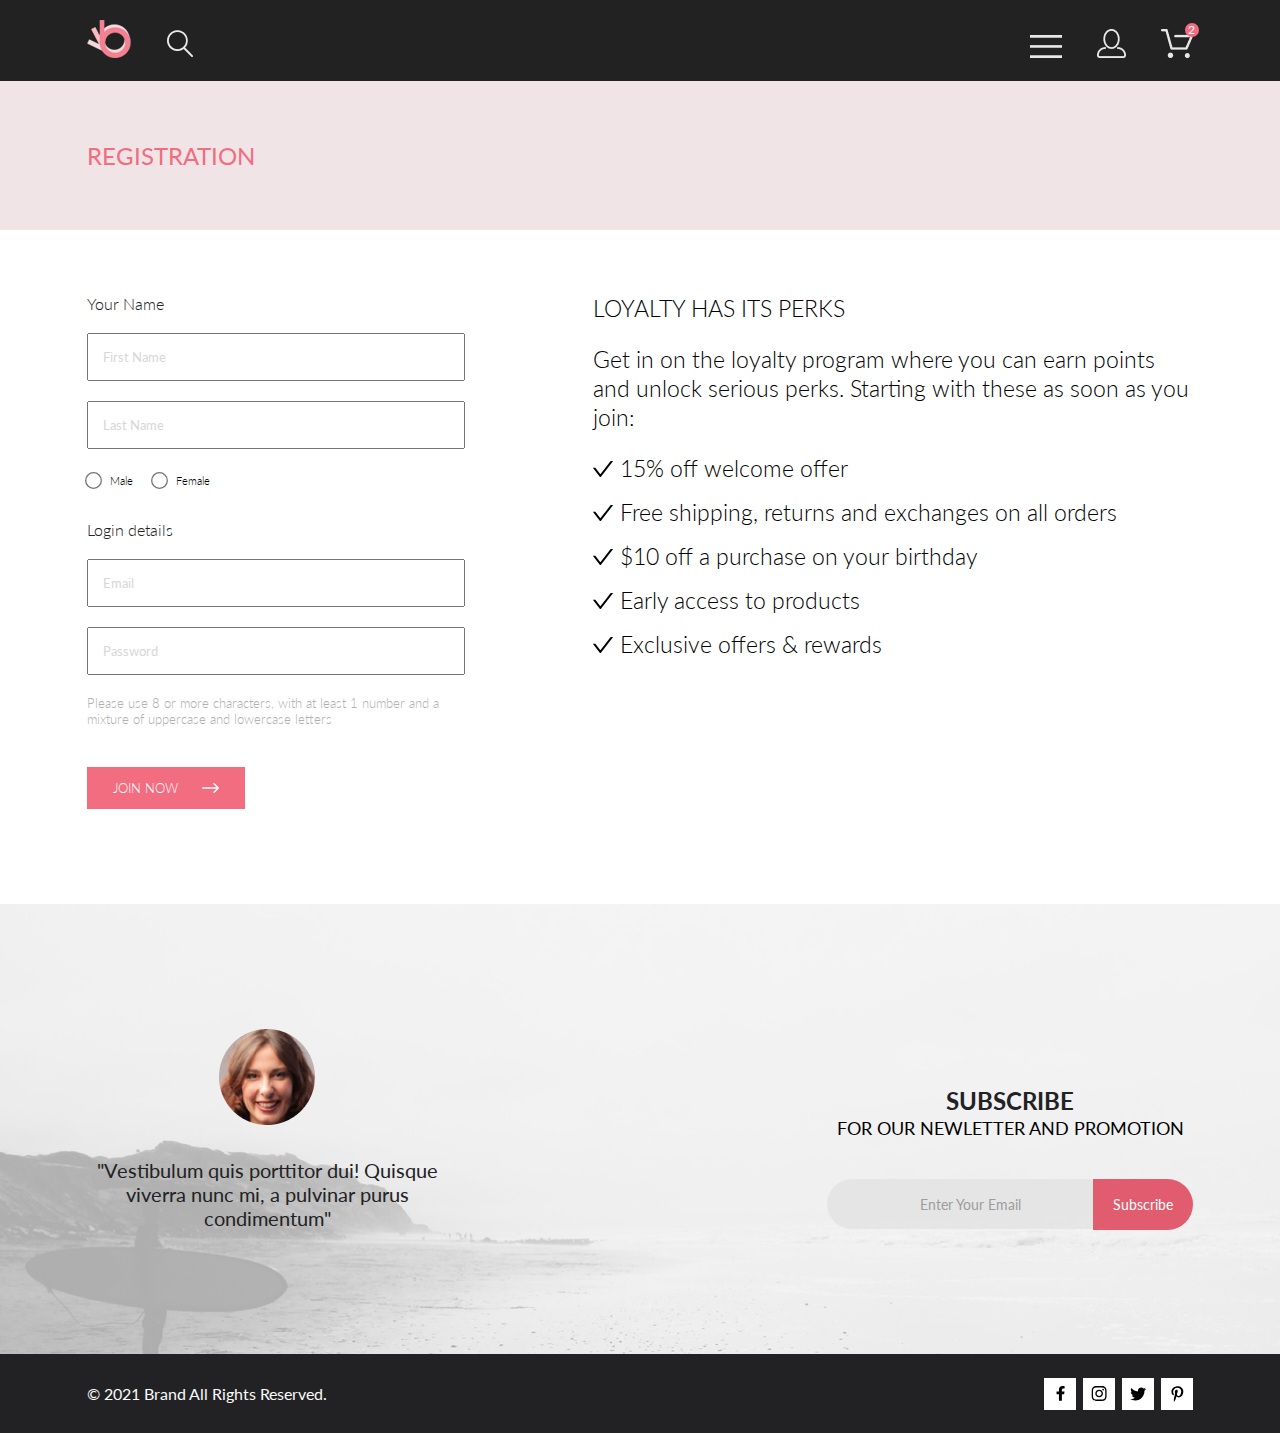
==== commit a99d05ee: "Merge pull request #1 from vladimir99kuzmin/Lession_6" ====
--- a/account.html
+++ b/account.html
@@ -2,15 +2,15 @@
 <html lang="en">
 
 <head>
-  <meta charset="UTF-8">
-  <meta http-equiv="X-UA-Compatible" content="IE=edge">
-  <meta name="viewport" content="width=device-width, initial-scale=1.0">
-  <link rel="stylesheet" href="style.css">
-  <title>SHOP OF LUXERIOUS FASHION</title>
+    <meta charset="UTF-8">
+    <meta http-equiv="X-UA-Compatible" content="IE=edge">
+    <meta name="viewport" content="width=device-width, initial-scale=1.0">
+    <link rel="stylesheet" href="style.css">
+    <title>SHOP OF LUXERIOUS FASHION</title>
 </head>
 
 <body class="account_page">
-  <header class="header">
+    <header class="header">
     <div class="container">
       <div class="header_groupHandler">
         <div class="header_group">
@@ -50,72 +50,66 @@
           <a href="#">Denim</a>
           <a href="#">T-Shirts</a>
         </div>
-        <div class="menu_block">
-          <h3>NAVIGATION</h3>
-          <a href="index.html">MAIN</a>
-          <a href="account.html">ACCOUNT</a>
-          <a href="cart.html">CART</a>
-        </div>
       </div>
     </div>
   </header>
 
-  <section class="intro">
-    <div class="container">
-      <h2 class="account_heading ">
-        REGISTRATION
-      </h2>
-    </div>
-  </section>
-  <main class="container">
-    <div class="page_box">
-      <form action="#" class="reg_form">
-        <p class="reg_name">Your Name</p>
-        <input type="text" placeholder="First Name">
-        <input type="text" placeholder="Last Name">
-        <div class="genders">
-          <label for="male">
-            <input id="male" type="radio" name="gender" class="gender_radio">
-            <span class="gender">Male</span>
-          </label>
-          <label for="female">
-            <input id="female" type="radio" name="gender" class="gender_radio">
-            <span class="gender">Female</span>
-          </label>
+    <section class="catalog_intro">
+        <div class="container special_for_animation zoom">
+            <h2 class="catalog_heading ">
+                REGISTRATION
+            </h2>
         </div>
-        <p class="reg_details">Login details</p>
-        <input type="email" placeholder="Email">
-        <input placeholder="Password" type="password"
-          pattern="(?=^.{8,}$)((?=.*\d)|(?=.*\W+))(?![.\n])(?=.*[A-Z])(?=.*[a-z]).*">
-        <p class="reg_advice">Please use 8 or more characters, with at least 1 number and a mixture of uppercase and
-          lowercase letters</p>
-        <button class="reg_btn">
-          JOIN NOW
-          <svg width="18" height="10" viewBox="0 0 18 10" fill="none" xmlns="http://www.w3.org/2000/svg">
-            <path fill-rule="evenodd" clip-rule="evenodd"
-              d="M11.5401 0.208095C11.6059 0.142131 11.6841 0.0897967 11.7701 0.0540883C11.8562 0.01838 11.9484 0 12.0416 0C12.1348 0 12.227 0.01838 12.3131 0.0540883C12.3991 0.0897967 12.4773 0.142131 12.5431 0.208095L16.793 4.458C16.859 4.5238 16.9113 4.60196 16.947 4.68802C16.9827 4.77407 17.0011 4.86632 17.0011 4.95949C17.0011 5.05266 16.9827 5.14491 16.947 5.23097C16.9113 5.31702 16.859 5.39518 16.793 5.46098L12.5431 9.71089C12.4101 9.84389 12.2297 9.91861 12.0416 9.91861C11.8535 9.91861 11.6731 9.84389 11.5401 9.71089C11.4071 9.57788 11.3324 9.39749 11.3324 9.2094C11.3324 9.0213 11.4071 8.84091 11.5401 8.70791L15.29 4.95949L11.5401 1.21107C11.4742 1.14528 11.4218 1.06711 11.3861 0.981059C11.3504 0.895005 11.332 0.802752 11.332 0.709584C11.332 0.616415 11.3504 0.524162 11.3861 0.438109C11.4218 0.352055 11.4742 0.273891 11.5401 0.208095Z"
-              fill="white" />
-            <path fill-rule="evenodd" clip-rule="evenodd"
-              d="M0 4.95948C0 4.77162 0.0746263 4.59146 0.207462 4.45862C0.340297 4.32579 0.52046 4.25116 0.708318 4.25116H15.583C15.7708 4.25116 15.951 4.32579 16.0838 4.45862C16.2167 4.59146 16.2913 4.77162 16.2913 4.95948C16.2913 5.14734 16.2167 5.3275 16.0838 5.46033C15.951 5.59317 15.7708 5.6678 15.583 5.6678H0.708318C0.52046 5.6678 0.340297 5.59317 0.207462 5.46033C0.0746263 5.3275 0 5.14734 0 4.95948Z"
-              fill="white" />
-          </svg>
-        </button>
-      </form>
-      <div class="reg_info">
-        <h3>LOYALTY HAS ITS PERKS</h3>
-        <p>Get in on the loyalty program where you can earn points and unlock serious perks. Starting with these as soon
-          as you join:</p>
-        <ul class="list">
-          <li class="list_elem"><span>15% off welcome offer</span></li>
-          <li class="list_elem"><span>Free shipping, returns and exchanges on all orders</span></li>
-          <li class="list_elem"><span>$10 off a purchase on your birthday</span></li>
-          <li class="list_elem"><span>Early access to products</span></li>
-          <li class="list_elem"><span>Exclusive offers & rewards</span></li>
-        </ul>
-      </div>
-    </div>
-  </main>
-  <footer class="footer">
+    </section>
+    <main>
+        <div class="container">
+            <div class="registration_box">
+                <div>
+                    <form class="reg_form" action="#">
+                        <h2 class="hidden">REGISTRATION FORM</h2>
+                        <h3>Your Name</h3>
+                        <input placeholder="First Name" type="text" id="reg_name" class="reg_name">
+                        <input placeholder="Last Name" type="text" id="reg_lastname" class="reg_lastname">
+                        <div class="reg_gender">
+                            <label><input type="radio" name="gender" id="male"><span> Male</span></label>
+                            <label><input type="radio" name="gender" id="female"><span>Female</span></label>
+                        </div>
+                        <h3>Login details</h3>
+                        <input placeholder="Email" type="email" class="reg_email">
+                        <input placeholder="Password" type="password" pattern="[A-Za-z0-9]{8,}" class="reg_password">
+                        <p class="reg_form_info">Please use 8 or more characters, with at least 1 number and a mixture of uppercase and
+                            lowercase
+                            letters</p>
+                        <button class="special_for_animation rotate">JOIN NOW
+                            <svg width="17" height="10" viewBox="0 0 17 10" fill="none"
+                                xmlns="http://www.w3.org/2000/svg">
+                                <path fill-rule="evenodd" clip-rule="evenodd"
+                                    d="M11.54 0.208095C11.6058 0.142131 11.684 0.0897967 11.77 0.0540883C11.8561 0.01838 11.9483 0 12.0415 0C12.1347 0 12.2269 0.01838 12.313 0.0540883C12.399 0.0897967 12.4772 0.142131 12.543 0.208095L16.7929 4.458C16.8589 4.5238 16.9112 4.60196 16.9469 4.68802C16.9826 4.77407 17.001 4.86632 17.001 4.95949C17.001 5.05266 16.9826 5.14491 16.9469 5.23097C16.9112 5.31702 16.8589 5.39518 16.7929 5.46098L12.543 9.71089C12.41 9.84389 12.2296 9.91861 12.0415 9.91861C11.8534 9.91861 11.673 9.84389 11.54 9.71089C11.407 9.57788 11.3323 9.39749 11.3323 9.2094C11.3323 9.0213 11.407 8.84091 11.54 8.70791L15.2898 4.95949L11.54 1.21107C11.474 1.14528 11.4217 1.06711 11.386 0.981059C11.3503 0.895005 11.3319 0.802752 11.3319 0.709584C11.3319 0.616415 11.3503 0.524162 11.386 0.438109C11.4217 0.352055 11.474 0.273891 11.54 0.208095Z"
+                                    fill="white" />
+                                <path fill-rule="evenodd" clip-rule="evenodd"
+                                    d="M0 4.95948C0 4.77162 0.0746263 4.59146 0.207462 4.45862C0.340297 4.32579 0.52046 4.25116 0.708318 4.25116H15.583C15.7708 4.25116 15.951 4.32579 16.0838 4.45862C16.2167 4.59146 16.2913 4.77162 16.2913 4.95948C16.2913 5.14734 16.2167 5.3275 16.0838 5.46033C15.951 5.59317 15.7708 5.6678 15.583 5.6678H0.708318C0.52046 5.6678 0.340297 5.59317 0.207462 5.46033C0.0746263 5.3275 0 5.14734 0 4.95948Z"
+                                    fill="white" />
+                            </svg>
+                        </button>
+                    </form>
+                </div>
+                <div class="reg_info">
+                    <h2>LOYALTY HAS ITS PERKS</h2>
+                    <p>Get in on the loyalty program where you can earn points and unlock serious perks. Starting
+                        with
+                        these as soon as you join:</p>
+                    <ul>
+                        <li>15% off welcome offer</li>
+                        <li>Free shipping, returns and exchanges on all orders</li>
+                        <li>$10 off a purchase on your birthday</li>
+                        <li>Early access to products</li>
+                        <li>Exclusive offers & rewards</li>
+                    </ul>
+                </div>
+            </div>
+        </div>
+    </main>
+    <footer class="footer">
     <div class="container"></div>
     <aside class="subscribe">
       <h2 class="hidden">Subscribtion</h2>
@@ -136,9 +130,9 @@
     </aside>
     <div class="coryright_and_social container">
       <p class="copyright">&copy; 2021 Brand All Rights Reserved.</p>
-      <div class="social"><a href="#"><img src="images/social1.svg" alt=""></a><a href="#"><img src="images/social2.svg"
-            alt=""></a><a href="#"><img src="images/social3.svg" alt=""></a><a href="#"><img src="images/social4.svg"
-            alt=""></a></div>
+      <div class="social"><a href="#"><img src="images/social1.svg" alt=""></a><a href="#"><img
+            src="images/social2.svg" alt=""></a><a href="#"><img src="images/social3.svg" alt=""></a><a
+          href="#"><img src="images/social4.svg" alt=""></a></div>
     </div>
   </footer>
 </body>
--- a/style.css
+++ b/style.css
@@ -761,15 +761,6 @@
   border-radius: 0 50px 50px 0;
 }
 
-@media (max-width: 374px) {
-  .subscribe_forms .subscribe_forms_inputs input {
-    zoom: 0.7;
-  }
-  .subscribe_forms .subscribe_forms_inputs button {
-    zoom: 0.7;
-  }
-}
-
 .copyright {
   color: #fbfbfb;
   display: -webkit-box;
@@ -804,7 +795,7 @@
             align-items: center;
   }
   .features .feature {
-    zoom: 1;
+    zoom: 0.7;
     padding-bottom: 0;
   }
   .features .feature:last-child {
@@ -812,7 +803,7 @@
   }
   .subscribe_box {
     padding: 140px 0;
-    zoom: 1;
+    zoom: 0.7;
     -webkit-box-orient: vertical;
     -webkit-box-direction: normal;
         -ms-flex-direction: column;
@@ -822,7 +813,7 @@
 
 @media (max-width: 820px) and (min-width: 601px) and (max-width: 820px) {
   .coryright_and_social {
-    zoom: 1;
+    zoom: 0.7;
   }
 }
 
@@ -973,6 +964,53 @@
 
 .catalog .products {
   margin-top: 50px;
+}
+
+.catalog .product_filters {
+  margin: 0 0 65px 20px;
+  display: -ms-grid;
+  display: grid;
+  -ms-grid-columns: 1fr 1fr 1fr;
+  grid-template-columns: 1fr 1fr 1fr;
+}
+
+.catalog .product_filters .filters {
+  font-weight: 600;
+  font-size: 14px;
+  line-height: 17px;
+  color: black;
+  -webkit-user-select: none;
+  -moz-user-select: none;
+  -ms-user-select: none;
+  user-select: none;
+}
+
+.catalog .product_filters .filters img {
+  margin-left: 10px;
+}
+
+.catalog .popular_filters {
+  display: -webkit-box;
+  display: -ms-flexbox;
+  display: flex;
+  -webkit-box-pack: justify;
+  -ms-flex-pack: justify;
+  justify-content: space-between;
+}
+
+.catalog .popular_filters .filters {
+  font-weight: normal;
+  font-size: 14px;
+  line-height: 17px;
+  color: #6f6e6e;
+  -webkit-user-select: none;
+  -moz-user-select: none;
+  -ms-user-select: none;
+  user-select: none;
+}
+
+.catalog .filters {
+  cursor: pointer;
 }
 
 .catalog .products_elementHandler {
@@ -1088,6 +1126,7 @@
   display: none;
   opacity: 0;
   width: 360px;
+  height: 531px;
   -webkit-transition: 0.4s;
   transition: 0.4s;
   -webkit-transform-origin: top;
@@ -1116,86 +1155,6 @@
   opacity: 1;
 }
 
-.catalog .popup {
-  display: -webkit-box;
-  display: -ms-flexbox;
-  display: flex;
-  -webkit-box-orient: vertical;
-  -webkit-box-direction: normal;
-      -ms-flex-direction: column;
-          flex-direction: column;
-}
-
-.catalog .popup .popup_summary {
-  font-weight: normal;
-  font-size: 14px;
-  line-height: 17px;
-  color: #ef5b70;
-  padding: 1em;
-  border-left: 5px solid #ef5b70;
-  border-bottom: 1px solid #ef5b70;
-}
-
-.catalog .popup_elem {
-  font-size: 14px;
-  line-height: 17px;
-  color: #6f6e6e;
-  margin-left: 20px;
-}
-
-.catalog .filters_for_mobile {
-  display: none;
-}
-
-@media (max-width: 800px) {
-  .catalog .product_filters {
-    margin: 0 0 65px 20px;
-    display: -webkit-box;
-    display: -ms-flexbox;
-    display: flex;
-    -webkit-box-pack: justify;
-        -ms-flex-pack: justify;
-            justify-content: space-between;
-  }
-  .catalog .product_filters .filters {
-    margin-left: 10px;
-    font-weight: 600;
-    font-size: 14px;
-    line-height: 17px;
-    -webkit-user-select: none;
-       -moz-user-select: none;
-        -ms-user-select: none;
-            user-select: none;
-  }
-  .catalog .product_filters .filters img {
-    margin-left: 10px;
-  }
-  .catalog .filter_box .filters {
-    display: none;
-  }
-  .catalog .filters_for_mobile {
-    display: block;
-  }
-  .catalog .popular_filters {
-    display: -webkit-box;
-    display: -ms-flexbox;
-    display: flex;
-    -webkit-box-pack: justify;
-        -ms-flex-pack: justify;
-            justify-content: space-between;
-  }
-  .catalog .popular_filters .filters {
-    font-weight: normal;
-    font-size: 14px;
-    line-height: 17px;
-    color: #6f6e6e;
-    -webkit-user-select: none;
-       -moz-user-select: none;
-        -ms-user-select: none;
-            user-select: none;
-  }
-}
-
 .product_page .catalog_intro {
   background: #f1e4e6;
 }
@@ -1267,8 +1226,7 @@
           justify-content: space-between;
 }
 
-.product_page .filters {
-  cursor: pointer;
+.product_page .popular_filters .filters {
   font-weight: normal;
   font-size: 14px;
   line-height: 17px;
@@ -1277,6 +1235,10 @@
      -moz-user-select: none;
       -ms-user-select: none;
           user-select: none;
+}
+
+.product_page .filters {
+  cursor: pointer;
 }
 
 @media (max-width: 1131px) {
@@ -1358,41 +1320,6 @@
   border: 1px solid #eaeaea;
 }
 
-@media (max-width: 768px) {
-  .product_page .good_information {
-    width: 100%;
-    min-height: 600px;
-    display: -webkit-box;
-    display: -ms-flexbox;
-    display: flex;
-    -webkit-box-pack: center;
-        -ms-flex-pack: center;
-            justify-content: center;
-    background: white;
-    -webkit-transform: translate(-50%, 0);
-            transform: translate(-50%, 0);
-    border: 1px solid #eaeaea;
-  }
-  .product_page .popular_filters {
-    display: -webkit-box;
-    display: -ms-flexbox;
-    display: flex;
-    -webkit-box-pack: justify;
-        -ms-flex-pack: justify;
-            justify-content: space-between;
-  }
-  .product_page .popular_filters .filters {
-    font-weight: normal;
-    font-size: 14px;
-    line-height: 17px;
-    color: #6f6e6e;
-    -webkit-user-select: none;
-       -moz-user-select: none;
-        -ms-user-select: none;
-            user-select: none;
-  }
-}
-
 .product_page .good_information_box {
   margin-top: 65px;
   font-weight: 300;
@@ -1627,15 +1554,6 @@
   display: flexbox;
 }
 
-.product_page #toggle_filter_quantity_menu {
-  display: none;
-}
-
-.product_page #toggle_filter_quantity_menu:checked ~ .filter_quantity_menu {
-  opacity: 1;
-  display: flexbox;
-}
-
 .product_page .filter_color {
   position: relative;
 }
@@ -1649,188 +1567,6 @@
   left: 50%;
   -webkit-transform: translate(-50%, 0);
           transform: translate(-50%, 0);
-  display: -ms-grid;
-  display: grid;
-  -ms-grid-columns: 1fr;
-      grid-template-columns: 1fr;
-  -webkit-box-align: start;
-      -ms-flex-align: start;
-          align-items: flex-start;
-  -webkit-box-pack: start;
-      -ms-flex-pack: start;
-          justify-content: flex-start;
-  -webkit-box-pack: center;
-      -ms-flex-pack: center;
-          justify-content: center;
-  width: 80px;
-  min-height: 100px;
-  background: white;
-  -webkit-box-shadow: 6px 4px 35px rgba(0, 0, 0, 0.21);
-          box-shadow: 6px 4px 35px rgba(0, 0, 0, 0.21);
-  z-index: 1;
-  padding: 5px;
-}
-
-.product_page .filter_menu label {
-  margin-left: 30%;
-}
-
-.cart_page button:not(#subscribe_btn) {
-  -webkit-transition: 0.2s;
-  transition: 0.2s;
-}
-
-.cart_page button:not(#subscribe_btn):hover {
-  -webkit-transform: scale(1.05);
-          transform: scale(1.05);
-  -webkit-transform-origin: center;
-          transform-origin: center;
-}
-
-.cart_page .intro {
-  background: #f8f3f4;
-}
-
-.cart_page .intro .container {
-  height: 150px;
-  display: -webkit-box;
-  display: -ms-flexbox;
-  display: flex;
-  -webkit-box-align: center;
-      -ms-flex-align: center;
-          align-items: center;
-}
-
-.cart_page #page_heading {
-  font-weight: normal;
-  font-size: 24px;
-  line-height: 29px;
-  color: #f16d7f;
-}
-
-.cart_page main {
-  margin-top: 100px;
-  display: -webkit-box;
-  display: -ms-flexbox;
-  display: flex;
-  -webkit-box-pack: justify;
-      -ms-flex-pack: justify;
-          justify-content: space-between;
-}
-
-.cart_page .goods {
-  display: -webkit-box;
-  display: -ms-flexbox;
-  display: flex;
-  -webkit-box-orient: vertical;
-  -webkit-box-direction: normal;
-      -ms-flex-direction: column;
-          flex-direction: column;
-  width: 650px;
-  margin-right: 10px;
-}
-
-.cart_page .good_image {
-  height: 100%;
-  margin-right: 32px;
-}
-
-.cart_page .good {
-  position: relative;
-  display: -webkit-box;
-  display: -ms-flexbox;
-  display: flex;
-  height: 300px;
-  background: white;
-  -webkit-filter: drop-shadow(17px 19px 24px rgba(0, 0, 0, 0.13));
-          filter: drop-shadow(17px 19px 24px rgba(0, 0, 0, 0.13));
-  margin-bottom: 40px;
-}
-
-.cart_page .good_descr {
-  padding: 25px 0 0 0;
-}
-
-.cart_page .good_descr p {
-  font-size: 22px;
-  line-height: 26px;
-  color: #575757;
-  margin-bottom: 0.4em;
-}
-
-.cart_page .good_price_value {
-  padding-left: 5px;
-  color: #ef5b70;
-}
-
-.cart_page .good_price_value::before {
-  content: "$";
-}
-
-.cart_page .good_color_value {
-  padding-left: 5px;
-}
-
-.cart_page .good_size_value {
-  padding-left: 5px;
-}
-
-.cart_page .good_quantity_value {
-  margin-left: 30px;
-  padding: 0 1em;
-  border: 1px solid #eaeaea;
-}
-
-.cart_page .good_name {
-  max-width: 196px;
-  font-weight: normal;
-  font-size: 24px;
-  line-height: 29px;
-  color: #222222;
-  margin-bottom: 42px;
-}
-
-.cart_page .delete_good {
-  cursor: pointer;
-  position: absolute;
-  top: 20px;
-  right: 20px;
-}
-
-.cart_page .delete_good:hover svg path {
-  fill: #f16d7f;
-}
-
-.cart_page .control_elements {
-  margin-top: 30px;
-  display: -webkit-box;
-  display: -ms-flexbox;
-  display: flex;
-  -webkit-box-pack: justify;
-      -ms-flex-pack: justify;
-          justify-content: space-between;
-}
-
-.cart_page .control_elements button {
-  font-weight: 300;
-  font-size: 14px;
-  line-height: 17px;
-  color: #000000;
-  border: 1px solid #a4a4a4;
-  padding: 1em 2em;
-}
-
-.cart_page .contacts {
-  display: -webkit-box;
-  display: -ms-flexbox;
-  display: flex;
-  -webkit-box-orient: vertical;
-  -webkit-box-direction: normal;
-      -ms-flex-direction: column;
-          flex-direction: column;
-}
-
-.cart_page .contacts_inputsHandler {
   display: -webkit-box;
   display: -ms-flexbox;
   display: flex;
@@ -1841,372 +1577,442 @@
   -webkit-box-align: start;
       -ms-flex-align: start;
           align-items: flex-start;
-  width: 360px;
-  margin-bottom: 60px;
-}
-
-.cart_page .contacts_inputsHandler *:not(:last-child) {
+  -webkit-box-pack: center;
+      -ms-flex-pack: center;
+          justify-content: center;
+  width: 80px;
+  min-height: 100px;
+  background: grey;
+  z-index: 1;
+  padding: 5px;
+}
+
+.product_page .filter_menu label {
+  margin-left: 30%;
+}
+
+.cart_page .shop_box {
+  display: -webkit-box;
+  display: -ms-flexbox;
+  display: flex;
+  -webkit-box-pack: justify;
+      -ms-flex-pack: justify;
+          justify-content: space-between;
+  margin-top: 96px;
+}
+
+.cart_page .elements_and_buttons {
+  width: 652px;
+}
+
+.cart_page .cart_element {
+  height: 306px;
+  background-color: white;
+  -webkit-filter: drop-shadow(17px 19px 24px rgba(0, 0, 0, 0.13));
+          filter: drop-shadow(17px 19px 24px rgba(0, 0, 0, 0.13));
+  margin-bottom: 40px;
+  display: -webkit-box;
+  display: -ms-flexbox;
+  display: flex;
+  position: relative;
+}
+
+.cart_page .cart_element_image {
+  height: 100%;
+}
+
+.cart_page .cart_element_info {
+  max-width: 200px;
+  margin: 22px 0 0 32px;
+  font-size: 22px;
+  line-height: 26px;
+  color: #575757;
+}
+
+.cart_page .cart_element_info .price {
+  position: inherit;
+  display: inline;
+}
+
+.cart_page .cart_element_name {
+  font-weight: normal;
+  font-size: 24px;
+  line-height: 29px;
+  color: #222222;
+}
+
+.cart_page .cart_element_name {
+  margin-bottom: 42px;
+}
+
+.cart_page .cart_element_quantity_count {
+  font-size: 18px;
+  line-height: 22px;
+  color: #656565;
+  margin-left: 25px;
+  padding: 0.1em 0.7em;
+  border: 1px solid #eaeaea;
+}
+
+.cart_page .cart_delete_element {
+  cursor: pointer;
+  width: 18px;
+  height: 18px;
+  background: url(../images/close.svg) center no-repeat;
+  position: absolute;
+  top: 28px;
+  right: 22px;
+}
+
+.cart_page .cart_buttons {
+  margin-top: 72px;
+  display: -webkit-box;
+  display: -ms-flexbox;
+  display: flex;
+  -webkit-box-pack: justify;
+      -ms-flex-pack: justify;
+          justify-content: space-between;
+  font-style: normal;
+  font-weight: 300;
+  font-size: 14px;
+  line-height: 17px;
+}
+
+.cart_page .cart_buttons button {
+  border: 1px solid #a4a4a4;
+  padding: 1em 3em;
+}
+
+.cart_page .shipping_adress {
+  display: -webkit-box;
+  display: -ms-flexbox;
+  display: flex;
+  -webkit-box-orient: vertical;
+  -webkit-box-direction: normal;
+      -ms-flex-direction: column;
+          flex-direction: column;
+}
+
+.cart_page .shipping_adress * {
   margin-bottom: 20px;
 }
 
-.cart_page .contacts_heading {
+.cart_page .shipping_adress_heading {
+  font-style: normal;
   font-weight: 300;
   font-size: 16px;
   line-height: 19px;
   color: #222222;
 }
 
-.cart_page .contacts_input {
-  width: 95%;
-  height: 15px;
-  padding: 15px 0 15px 15px;
+.cart_page .shipping_adress_input {
+  padding-left: 20px;
+  height: 45px;
+  width: 375px;
+  font-style: normal;
   font-weight: 300;
   font-size: 13px;
   line-height: 16px;
   color: #222222;
 }
 
-.cart_page .contacts_input::-webkit-input-placeholder {
+.cart_page .shipping_button_submit {
+  width: 108px;
+  height: 35px;
+  font-weight: 300;
+  font-size: 11px;
+  line-height: 13px;
+  border: 1px solid #a4a4a4;
+  padding: 1em 1.5em;
+}
+
+.cart_page .shipping_adress_total {
+  width: 360px;
+  height: 214px;
+  background: #f5f3f3;
+  margin-top: 37px;
+}
+
+.cart_page .shipping_adress_total .price {
+  position: inherit;
+  display: inline;
+}
+
+.cart_page .shipping_adress_total_box {
+  padding: 40px;
+  text-align: right;
+}
+
+.cart_page .shiping_sub_total {
+  font-weight: normal;
+  font-size: 11px;
+  line-height: 13px;
+  color: #4a4a4a;
+}
+
+.cart_page .shiping_grand_total {
+  font-style: normal;
+  font-weight: 300;
+  font-size: 16px;
+  line-height: 19px;
+  color: #222222;
+}
+
+.cart_page .shiping_sub_total_count {
+  margin-left: 20px;
+}
+
+.cart_page .shiping_grand_total_count {
+  margin-left: 20px;
+}
+
+.cart_page .shipping_adress_total_line {
+  opacity: 0.5;
+}
+
+.cart_page .shipping_button_proceed {
+  font-style: normal;
+  font-weight: 300;
+  font-size: 16px;
+  line-height: 19px;
+  color: #ffffff;
+  background-color: #f16d7f;
+  width: 273px;
+  height: 50px;
+}
+
+.cart_page .catalog_intro {
+  background: #f1e4e6;
+}
+
+.cart_page .catalog_intro .container {
+  display: -webkit-box;
+  display: -ms-flexbox;
+  display: flex;
+  -webkit-box-align: center;
+      -ms-flex-align: center;
+          align-items: center;
+  -webkit-box-pack: justify;
+      -ms-flex-pack: justify;
+          justify-content: space-between;
+  padding-top: 60px;
+  padding-bottom: 60px;
+}
+
+.cart_page .catalog_heading {
+  font-weight: normal;
+  font-size: 24px;
+  line-height: 29px;
+  color: #f16d7f;
+}
+
+.cart_page .secondary_navigation a {
+  color: #636363;
+}
+
+.cart_page .secondary_navigation a:not(:first-child)::before {
+  color: #636363;
+  padding: 0 5px;
+  content: "/";
+}
+
+.cart_page .secondary_navigation .active {
+  color: #f16d7f;
+}
+
+.account_page button {
+  -webkit-transition: 0.2s;
+  transition: 0.2s;
+}
+
+.account_page svg {
+  -webkit-transition: 2s;
+  transition: 2s;
+}
+
+.account_page .registration_box {
+  margin-top: 64px;
+  display: -webkit-box;
+  display: -ms-flexbox;
+  display: flex;
+  -webkit-box-pack: justify;
+      -ms-flex-pack: justify;
+          justify-content: space-between;
+}
+
+.account_page .reg_form {
+  display: -webkit-box;
+  display: -ms-flexbox;
+  display: flex;
+  -webkit-box-orient: vertical;
+  -webkit-box-direction: normal;
+      -ms-flex-direction: column;
+          flex-direction: column;
+  margin-right: 128px;
+  font-style: normal;
+  font-weight: 300;
+  font-size: 13px;
+  line-height: 16px;
+}
+
+.account_page .reg_form h3 {
+  font-style: normal;
+  font-weight: 300;
+  font-size: 16px;
+  line-height: 19px;
+  color: #222222;
+  margin-bottom: 20px;
+}
+
+.account_page .reg_form label {
+  margin-right: 10px;
+  display: -webkit-box;
+  display: -ms-flexbox;
+  display: flex;
+  -webkit-box-align: center;
+      -ms-flex-align: center;
+          align-items: center;
+  font-weight: 300;
+  line-height: 13px;
+}
+
+.account_page .reg_form label input {
+  -webkit-transform: scale(1.3);
+          transform: scale(1.3);
+}
+
+.account_page .reg_form label span {
+  font-size: 11px;
+  padding: 5px 10px;
+}
+
+.account_page .reg_form > input {
+  padding: 14px;
+  width: 346px;
+  height: 16px;
+  margin-bottom: 20px;
+}
+
+.account_page .reg_form > input::-webkit-input-placeholder {
+  color: #b1b1b1;
+  opacity: 0.5;
+}
+
+.account_page .reg_form > input:-ms-input-placeholder {
+  color: #b1b1b1;
+  opacity: 0.5;
+}
+
+.account_page .reg_form > input::-ms-input-placeholder {
+  color: #b1b1b1;
+  opacity: 0.5;
+}
+
+.account_page .reg_form > input::placeholder {
+  color: #b1b1b1;
+  opacity: 0.5;
+}
+
+.account_page .reg_form button {
+  margin-top: 40px;
+  -ms-flex-item-align: start;
+      align-self: flex-start;
+  padding: 1em 2em;
+  color: white;
+  background-color: #f16d7f;
+}
+
+.account_page .reg_form button svg {
+  margin-left: 20px;
+}
+
+.account_page .reg_gender {
+  display: -webkit-box;
+  display: -ms-flexbox;
+  display: flex;
+  margin-bottom: 28px;
+}
+
+.account_page .reg_form_info {
+  font-style: normal;
   font-weight: 300;
   font-size: 13px;
   line-height: 16px;
   color: #b1b1b1;
 }
 
-.cart_page .contacts_input:-ms-input-placeholder {
+.account_page .reg_info {
+  font-style: normal;
   font-weight: 300;
-  font-size: 13px;
-  line-height: 16px;
-  color: #b1b1b1;
-}
-
-.cart_page .contacts_input::-ms-input-placeholder {
+  font-size: 23px;
+  line-height: 29px;
+  color: #000000;
+}
+
+.account_page .reg_info h2 {
+  font-style: normal;
   font-weight: 300;
-  font-size: 13px;
-  line-height: 16px;
-  color: #b1b1b1;
-}
-
-.cart_page .contacts_input::placeholder {
-  font-weight: 300;
-  font-size: 13px;
-  line-height: 16px;
-  color: #b1b1b1;
-}
-
-.cart_page .contacts_button {
-  font-weight: 300;
-  font-size: 11px;
-  line-height: 13px;
-  color: #4a4a4a;
-  border: 1px solid #4a4a4a;
-  padding: 1em 2em;
-}
-
-.cart_page .total_box {
-  width: 100%;
-}
-
-.cart_page .total {
-  padding: 39px 35px 40px 35px;
-  background: #f5f3f3;
-  text-align: right;
-}
-
-.cart_page .total hr {
-  margin: 18px 0;
-  opacity: 0.3;
-}
-
-.cart_page .sub_total {
-  font-size: 11px;
-  line-height: 13px;
-  color: #4a4a4a;
-  margin-bottom: 12px;
-}
-
-.cart_page .sub_price {
-  margin-left: 25px;
-}
-
-.cart_page .sub_price::before {
-  content: "$";
-}
-
-.cart_page .grand_price {
-  margin-left: 25px;
-  font-weight: bold;
-  color: #f16d7f;
-}
-
-.cart_page .grand_price::before {
-  content: "$";
-}
-
-.cart_page .grand_total {
-  font-weight: 300;
-  font-size: 16px;
-  line-height: 19px;
-  color: #222222;
-}
-
-.cart_page .buy {
-  font-weight: 300;
-  font-size: 16px;
-  line-height: 19px;
-  color: #ffffff;
-  background: #f16d7f;
-  width: 90%;
-  padding: 0 10px;
-  height: 50px;
-}
-
-@media (min-width: 602px) and (max-width: 925px) {
-  .cart_page main {
-    display: -webkit-box;
-    display: -ms-flexbox;
-    display: flex;
-    -webkit-box-orient: vertical;
-    -webkit-box-direction: normal;
-        -ms-flex-direction: column;
-            flex-direction: column;
-  }
-  .cart_page .goods {
-    width: inherit;
-  }
-  .cart_page .control_elements {
-    -ms-flex-pack: distribute;
-        justify-content: space-around;
-  }
-  .cart_page .contacts {
-    display: -webkit-box;
-    display: -ms-flexbox;
-    display: flex;
-    -webkit-box-orient: horizontal;
-    -webkit-box-direction: normal;
-        -ms-flex-direction: row;
-            flex-direction: row;
-    -webkit-box-pack: justify;
-        -ms-flex-pack: justify;
-            justify-content: space-between;
-    margin-top: 64px;
-  }
-  .cart_page .contacts_inputsHandler {
-    width: 46%;
-  }
-  .cart_page .total_box {
-    width: 46%;
-    margin-top: 2.3em;
-  }
-}
-
-@media (max-width: 601px) {
-  .cart_page main {
-    margin-top: 40px;
-    display: -webkit-box;
-    display: -ms-flexbox;
-    display: flex;
-    -webkit-box-orient: vertical;
-    -webkit-box-direction: normal;
-        -ms-flex-direction: column;
-            flex-direction: column;
-  }
-  .cart_page .goods {
-    width: inherit;
-  }
-  .cart_page .control_elements {
-    -webkit-box-pack: justify;
-        -ms-flex-pack: justify;
-            justify-content: space-between;
-  }
-  .cart_page .control_elements * {
-    zoom: 0.7;
-  }
-  .cart_page .total_box {
-    height: 215px;
-  }
-  .cart_page .good {
-    zoom: 0.55;
-  }
-  .cart_page .goods {
-    margin-bottom: 50px;
-  }
-  .cart_page .contacts {
-    margin: 0 auto;
-  }
-  .cart_page .contacts_inputsHandler {
-    width: 100%;
-  }
-}
-
-.account_page button {
+  font-size: 23px;
+  line-height: 29px;
+  color: #000000;
+}
+
+.account_page .reg_info p {
+  margin: 22px 0;
+}
+
+.account_page .reg_info ul {
+  padding-left: 27px;
+  list-style-image: url(../images/V.svg);
+}
+
+.account_page .reg_info ul li {
+  margin-bottom: 15px;
+}
+
+.account_page .reg_info ul li::before {
+  content: "";
+}
+
+.account_page .special_for_animation.zoom {
   -webkit-transition: 0.2s;
   transition: 0.2s;
 }
 
-.account_page svg {
+.account_page .special_for_animation.zoom:hover {
+  -webkit-transform: scale(1.1);
+          transform: scale(1.1);
+}
+
+.account_page .special_for_animation.rotate:hover svg {
+  -webkit-transform: rotate(360deg);
+          transform: rotate(360deg);
   -webkit-transition: 2s;
   transition: 2s;
 }
 
-.account_page .intro {
-  background: #f8f3f4;
-}
-
-.account_page .intro .container {
-  height: 150px;
-  display: -webkit-box;
-  display: -ms-flexbox;
-  display: flex;
-  -webkit-box-align: center;
-      -ms-flex-align: center;
-          align-items: center;
-}
-
-.account_page .account_heading {
+.account_page .catalog_intro {
+  background: #f1e4e6;
+}
+
+.account_page .catalog_intro .container {
+  display: -webkit-box;
+  display: -ms-flexbox;
+  display: flex;
+  -webkit-box-align: center;
+      -ms-flex-align: center;
+          align-items: center;
+  -webkit-box-pack: justify;
+      -ms-flex-pack: justify;
+          justify-content: space-between;
+  padding-top: 60px;
+  padding-bottom: 60px;
+}
+
+.account_page .catalog_heading {
   font-weight: normal;
   font-size: 24px;
   line-height: 29px;
   color: #f16d7f;
 }
-
-.account_page .page_box {
-  margin-top: 64px;
-  display: -webkit-box;
-  display: -ms-flexbox;
-  display: flex;
-  -webkit-box-pack: justify;
-      -ms-flex-pack: justify;
-          justify-content: space-between;
-}
-
-.account_page .reg_form {
-  margin-right: 120px;
-  display: -webkit-box;
-  display: -ms-flexbox;
-  display: flex;
-  -webkit-box-orient: vertical;
-  -webkit-box-direction: normal;
-      -ms-flex-direction: column;
-          flex-direction: column;
-  -webkit-box-align: stretch;
-      -ms-flex-align: stretch;
-          align-items: stretch;
-  font-weight: 300;
-  font-size: 16px;
-  line-height: 19px;
-  color: #222222;
-}
-
-.account_page .reg_form input {
-  font-weight: 300;
-  font-size: 13px;
-  line-height: 16px;
-  color: black;
-  padding: 12px 20px;
-  margin-bottom: 15px;
-}
-
-.account_page .gender {
-  margin: 0 15px;
-}
-
-.account_page .gender_radio {
-  -webkit-transform: translate(10%, 10%) scale(1.3);
-          transform: translate(10%, 10%) scale(1.3);
-}
-
-.account_page .genders {
-  margin: 30px 0;
-  font-size: 12px;
-  line-height: 13px;
-}
-
-.account_page .reg_name {
-  margin-bottom: 20px;
-}
-
-.account_page .reg_btn {
-  -ms-flex-item-align: start;
-      align-self: flex-start;
-  display: -webkit-box;
-  display: -ms-flexbox;
-  display: flex;
-  -webkit-box-align: center;
-      -ms-flex-align: center;
-          align-items: center;
-  color: white;
-  padding: 1em 2em;
-  background: #f16d7f;
-}
-
-.account_page .reg_btn svg {
-  -webkit-transition: 0.5s;
-  transition: 0.5s;
-  margin-left: 20px;
-}
-
-.account_page .reg_btn:hover svg {
-  -webkit-transform: rotate(360deg);
-          transform: rotate(360deg);
-}
-
-.account_page .reg_details {
-  margin-bottom: 20px;
-}
-
-.account_page .reg_advice {
-  font-weight: 300;
-  font-size: 13px;
-  line-height: 16px;
-  color: #b1b1b1;
-  margin-bottom: 40px;
-}
-
-.account_page .reg_info {
-  font-weight: 300;
-  font-size: 16px;
-  line-height: 19px;
-  color: #000000;
-}
-
-.account_page .reg_info h3 {
-  font-weight: 300;
-  font-size: 16px;
-  line-height: 19px;
-  margin: 35px 0;
-}
-
-.account_page .reg_info p {
-  margin-bottom: 30px;
-}
-
-.account_page .list {
-  margin-left: 28px;
-}
-
-.account_page .list_elem {
-  margin-bottom: 15px;
-  list-style-image: url(images/V.svg);
-}
-
-@media (max-width: 600px) {
-  .account_page .page_box {
-    margin-top: 40px;
-    -webkit-box-orient: vertical;
-    -webkit-box-direction: normal;
-        -ms-flex-direction: column;
-            flex-direction: column;
-  }
-  .account_page .reg_form {
-    margin-right: 0;
-    margin-bottom: 40px;
-  }
-}
-
-@media (min-width: 600px) and (max-width: 1025px) {
-  .account_page .reg_form {
-    margin-right: 22px;
-  }
-}
 /*# sourceMappingURL=style.css.map */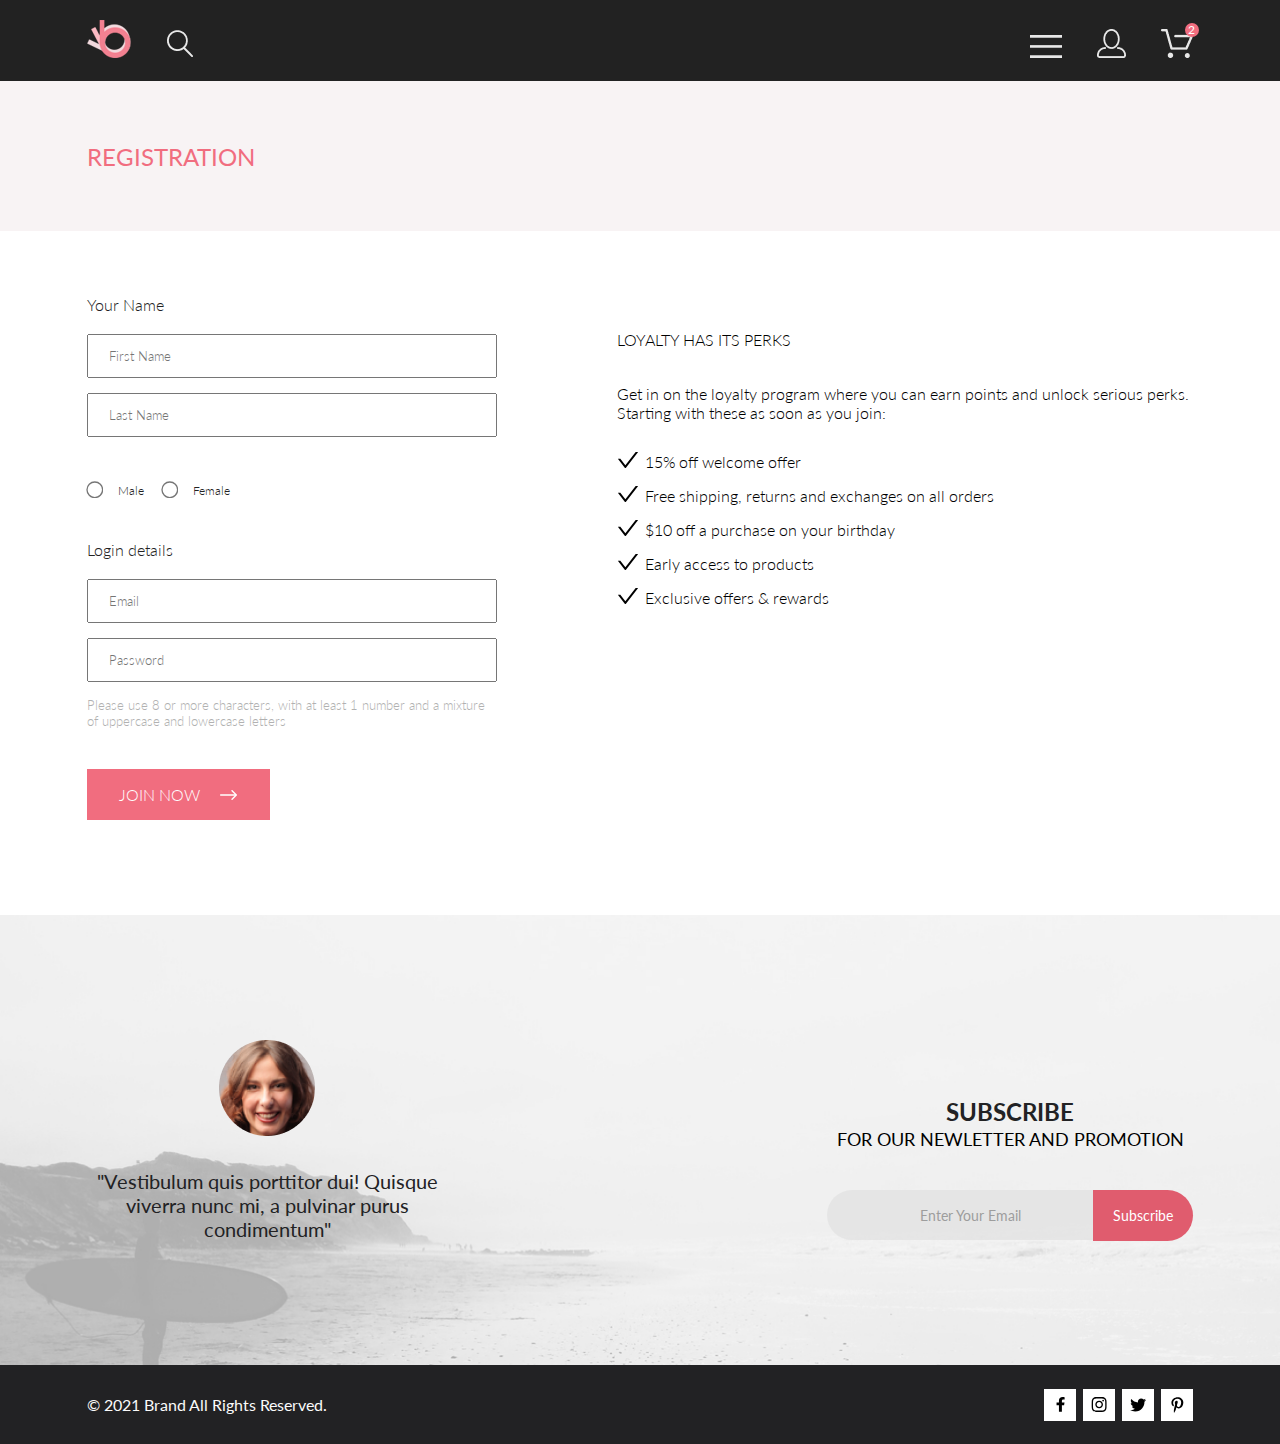
==== commit 1979d12e: "Merge c9107870ab9bb10360a89246802085202dd4aaad into a99d05eeab45d532d22ff79c2df4434a7c6158c6" ====
--- a/account.html
+++ b/account.html
@@ -2,15 +2,15 @@
 <html lang="en">
 
 <head>
-    <meta charset="UTF-8">
-    <meta http-equiv="X-UA-Compatible" content="IE=edge">
-    <meta name="viewport" content="width=device-width, initial-scale=1.0">
-    <link rel="stylesheet" href="style.css">
-    <title>SHOP OF LUXERIOUS FASHION</title>
+  <meta charset="UTF-8">
+  <meta http-equiv="X-UA-Compatible" content="IE=edge">
+  <meta name="viewport" content="width=device-width, initial-scale=1.0">
+  <link rel="stylesheet" href="style.css">
+  <title>SHOP OF LUXERIOUS FASHION</title>
 </head>
 
 <body class="account_page">
-    <header class="header">
+  <header class="header">
     <div class="container">
       <div class="header_groupHandler">
         <div class="header_group">
@@ -50,66 +50,72 @@
           <a href="#">Denim</a>
           <a href="#">T-Shirts</a>
         </div>
+        <div class="menu_block">
+          <h3>NAVIGATION</h3>
+          <a href="index.html">MAIN</a>
+          <a href="account.html">ACCOUNT</a>
+          <a href="cart.html">CART</a>
+        </div>
       </div>
     </div>
   </header>
 
-    <section class="catalog_intro">
-        <div class="container special_for_animation zoom">
-            <h2 class="catalog_heading ">
-                REGISTRATION
-            </h2>
+  <section class="intro">
+    <div class="container">
+      <h2 class="account_heading ">
+        REGISTRATION
+      </h2>
+    </div>
+  </section>
+  <main class="container">
+    <div class="page_box">
+      <form action="#" class="reg_form">
+        <p class="reg_name">Your Name</p>
+        <input type="text" placeholder="First Name">
+        <input type="text" placeholder="Last Name">
+        <div class="genders">
+          <label for="male">
+            <input id="male" type="radio" name="gender" class="gender_radio">
+            <span class="gender">Male</span>
+          </label>
+          <label for="female">
+            <input id="female" type="radio" name="gender" class="gender_radio">
+            <span class="gender">Female</span>
+          </label>
         </div>
-    </section>
-    <main>
-        <div class="container">
-            <div class="registration_box">
-                <div>
-                    <form class="reg_form" action="#">
-                        <h2 class="hidden">REGISTRATION FORM</h2>
-                        <h3>Your Name</h3>
-                        <input placeholder="First Name" type="text" id="reg_name" class="reg_name">
-                        <input placeholder="Last Name" type="text" id="reg_lastname" class="reg_lastname">
-                        <div class="reg_gender">
-                            <label><input type="radio" name="gender" id="male"><span> Male</span></label>
-                            <label><input type="radio" name="gender" id="female"><span>Female</span></label>
-                        </div>
-                        <h3>Login details</h3>
-                        <input placeholder="Email" type="email" class="reg_email">
-                        <input placeholder="Password" type="password" pattern="[A-Za-z0-9]{8,}" class="reg_password">
-                        <p class="reg_form_info">Please use 8 or more characters, with at least 1 number and a mixture of uppercase and
-                            lowercase
-                            letters</p>
-                        <button class="special_for_animation rotate">JOIN NOW
-                            <svg width="17" height="10" viewBox="0 0 17 10" fill="none"
-                                xmlns="http://www.w3.org/2000/svg">
-                                <path fill-rule="evenodd" clip-rule="evenodd"
-                                    d="M11.54 0.208095C11.6058 0.142131 11.684 0.0897967 11.77 0.0540883C11.8561 0.01838 11.9483 0 12.0415 0C12.1347 0 12.2269 0.01838 12.313 0.0540883C12.399 0.0897967 12.4772 0.142131 12.543 0.208095L16.7929 4.458C16.8589 4.5238 16.9112 4.60196 16.9469 4.68802C16.9826 4.77407 17.001 4.86632 17.001 4.95949C17.001 5.05266 16.9826 5.14491 16.9469 5.23097C16.9112 5.31702 16.8589 5.39518 16.7929 5.46098L12.543 9.71089C12.41 9.84389 12.2296 9.91861 12.0415 9.91861C11.8534 9.91861 11.673 9.84389 11.54 9.71089C11.407 9.57788 11.3323 9.39749 11.3323 9.2094C11.3323 9.0213 11.407 8.84091 11.54 8.70791L15.2898 4.95949L11.54 1.21107C11.474 1.14528 11.4217 1.06711 11.386 0.981059C11.3503 0.895005 11.3319 0.802752 11.3319 0.709584C11.3319 0.616415 11.3503 0.524162 11.386 0.438109C11.4217 0.352055 11.474 0.273891 11.54 0.208095Z"
-                                    fill="white" />
-                                <path fill-rule="evenodd" clip-rule="evenodd"
-                                    d="M0 4.95948C0 4.77162 0.0746263 4.59146 0.207462 4.45862C0.340297 4.32579 0.52046 4.25116 0.708318 4.25116H15.583C15.7708 4.25116 15.951 4.32579 16.0838 4.45862C16.2167 4.59146 16.2913 4.77162 16.2913 4.95948C16.2913 5.14734 16.2167 5.3275 16.0838 5.46033C15.951 5.59317 15.7708 5.6678 15.583 5.6678H0.708318C0.52046 5.6678 0.340297 5.59317 0.207462 5.46033C0.0746263 5.3275 0 5.14734 0 4.95948Z"
-                                    fill="white" />
-                            </svg>
-                        </button>
-                    </form>
-                </div>
-                <div class="reg_info">
-                    <h2>LOYALTY HAS ITS PERKS</h2>
-                    <p>Get in on the loyalty program where you can earn points and unlock serious perks. Starting
-                        with
-                        these as soon as you join:</p>
-                    <ul>
-                        <li>15% off welcome offer</li>
-                        <li>Free shipping, returns and exchanges on all orders</li>
-                        <li>$10 off a purchase on your birthday</li>
-                        <li>Early access to products</li>
-                        <li>Exclusive offers & rewards</li>
-                    </ul>
-                </div>
-            </div>
-        </div>
-    </main>
-    <footer class="footer">
+        <p class="reg_details">Login details</p>
+        <input type="email" placeholder="Email">
+        <input placeholder="Password" type="password"
+          pattern="(?=^.{8,}$)((?=.*\d)|(?=.*\W+))(?![.\n])(?=.*[A-Z])(?=.*[a-z]).*">
+        <p class="reg_advice">Please use 8 or more characters, with at least 1 number and a mixture of uppercase and
+          lowercase letters</p>
+        <button class="reg_btn">
+          JOIN NOW
+          <svg width="18" height="10" viewBox="0 0 18 10" fill="none" xmlns="http://www.w3.org/2000/svg">
+            <path fill-rule="evenodd" clip-rule="evenodd"
+              d="M11.5401 0.208095C11.6059 0.142131 11.6841 0.0897967 11.7701 0.0540883C11.8562 0.01838 11.9484 0 12.0416 0C12.1348 0 12.227 0.01838 12.3131 0.0540883C12.3991 0.0897967 12.4773 0.142131 12.5431 0.208095L16.793 4.458C16.859 4.5238 16.9113 4.60196 16.947 4.68802C16.9827 4.77407 17.0011 4.86632 17.0011 4.95949C17.0011 5.05266 16.9827 5.14491 16.947 5.23097C16.9113 5.31702 16.859 5.39518 16.793 5.46098L12.5431 9.71089C12.4101 9.84389 12.2297 9.91861 12.0416 9.91861C11.8535 9.91861 11.6731 9.84389 11.5401 9.71089C11.4071 9.57788 11.3324 9.39749 11.3324 9.2094C11.3324 9.0213 11.4071 8.84091 11.5401 8.70791L15.29 4.95949L11.5401 1.21107C11.4742 1.14528 11.4218 1.06711 11.3861 0.981059C11.3504 0.895005 11.332 0.802752 11.332 0.709584C11.332 0.616415 11.3504 0.524162 11.3861 0.438109C11.4218 0.352055 11.4742 0.273891 11.5401 0.208095Z"
+              fill="white" />
+            <path fill-rule="evenodd" clip-rule="evenodd"
+              d="M0 4.95948C0 4.77162 0.0746263 4.59146 0.207462 4.45862C0.340297 4.32579 0.52046 4.25116 0.708318 4.25116H15.583C15.7708 4.25116 15.951 4.32579 16.0838 4.45862C16.2167 4.59146 16.2913 4.77162 16.2913 4.95948C16.2913 5.14734 16.2167 5.3275 16.0838 5.46033C15.951 5.59317 15.7708 5.6678 15.583 5.6678H0.708318C0.52046 5.6678 0.340297 5.59317 0.207462 5.46033C0.0746263 5.3275 0 5.14734 0 4.95948Z"
+              fill="white" />
+          </svg>
+        </button>
+      </form>
+      <div class="reg_info">
+        <h3>LOYALTY HAS ITS PERKS</h3>
+        <p>Get in on the loyalty program where you can earn points and unlock serious perks. Starting with these as soon
+          as you join:</p>
+        <ul class="list">
+          <li class="list_elem"><span>15% off welcome offer</span></li>
+          <li class="list_elem"><span>Free shipping, returns and exchanges on all orders</span></li>
+          <li class="list_elem"><span>$10 off a purchase on your birthday</span></li>
+          <li class="list_elem"><span>Early access to products</span></li>
+          <li class="list_elem"><span>Exclusive offers & rewards</span></li>
+        </ul>
+      </div>
+    </div>
+  </main>
+  <footer class="footer">
     <div class="container"></div>
     <aside class="subscribe">
       <h2 class="hidden">Subscribtion</h2>
@@ -130,9 +136,9 @@
     </aside>
     <div class="coryright_and_social container">
       <p class="copyright">&copy; 2021 Brand All Rights Reserved.</p>
-      <div class="social"><a href="#"><img src="images/social1.svg" alt=""></a><a href="#"><img
-            src="images/social2.svg" alt=""></a><a href="#"><img src="images/social3.svg" alt=""></a><a
-          href="#"><img src="images/social4.svg" alt=""></a></div>
+      <div class="social"><a href="#"><img src="images/social1.svg" alt=""></a><a href="#"><img src="images/social2.svg"
+            alt=""></a><a href="#"><img src="images/social3.svg" alt=""></a><a href="#"><img src="images/social4.svg"
+            alt=""></a></div>
     </div>
   </footer>
 </body>
--- a/style.css
+++ b/style.css
@@ -761,6 +761,15 @@
   border-radius: 0 50px 50px 0;
 }
 
+@media (max-width: 374px) {
+  .subscribe_forms .subscribe_forms_inputs input {
+    zoom: 0.7;
+  }
+  .subscribe_forms .subscribe_forms_inputs button {
+    zoom: 0.7;
+  }
+}
+
 .copyright {
   color: #fbfbfb;
   display: -webkit-box;
@@ -795,7 +804,7 @@
             align-items: center;
   }
   .features .feature {
-    zoom: 0.7;
+    zoom: 1;
     padding-bottom: 0;
   }
   .features .feature:last-child {
@@ -803,7 +812,7 @@
   }
   .subscribe_box {
     padding: 140px 0;
-    zoom: 0.7;
+    zoom: 1;
     -webkit-box-orient: vertical;
     -webkit-box-direction: normal;
         -ms-flex-direction: column;
@@ -813,7 +822,7 @@
 
 @media (max-width: 820px) and (min-width: 601px) and (max-width: 820px) {
   .coryright_and_social {
-    zoom: 0.7;
+    zoom: 1;
   }
 }
 
@@ -964,53 +973,6 @@
 
 .catalog .products {
   margin-top: 50px;
-}
-
-.catalog .product_filters {
-  margin: 0 0 65px 20px;
-  display: -ms-grid;
-  display: grid;
-  -ms-grid-columns: 1fr 1fr 1fr;
-  grid-template-columns: 1fr 1fr 1fr;
-}
-
-.catalog .product_filters .filters {
-  font-weight: 600;
-  font-size: 14px;
-  line-height: 17px;
-  color: black;
-  -webkit-user-select: none;
-  -moz-user-select: none;
-  -ms-user-select: none;
-  user-select: none;
-}
-
-.catalog .product_filters .filters img {
-  margin-left: 10px;
-}
-
-.catalog .popular_filters {
-  display: -webkit-box;
-  display: -ms-flexbox;
-  display: flex;
-  -webkit-box-pack: justify;
-  -ms-flex-pack: justify;
-  justify-content: space-between;
-}
-
-.catalog .popular_filters .filters {
-  font-weight: normal;
-  font-size: 14px;
-  line-height: 17px;
-  color: #6f6e6e;
-  -webkit-user-select: none;
-  -moz-user-select: none;
-  -ms-user-select: none;
-  user-select: none;
-}
-
-.catalog .filters {
-  cursor: pointer;
 }
 
 .catalog .products_elementHandler {
@@ -1126,7 +1088,6 @@
   display: none;
   opacity: 0;
   width: 360px;
-  height: 531px;
   -webkit-transition: 0.4s;
   transition: 0.4s;
   -webkit-transform-origin: top;
@@ -1155,6 +1116,86 @@
   opacity: 1;
 }
 
+.catalog .popup {
+  display: -webkit-box;
+  display: -ms-flexbox;
+  display: flex;
+  -webkit-box-orient: vertical;
+  -webkit-box-direction: normal;
+      -ms-flex-direction: column;
+          flex-direction: column;
+}
+
+.catalog .popup .popup_summary {
+  font-weight: normal;
+  font-size: 14px;
+  line-height: 17px;
+  color: #ef5b70;
+  padding: 1em;
+  border-left: 5px solid #ef5b70;
+  border-bottom: 1px solid #ef5b70;
+}
+
+.catalog .popup_elem {
+  font-size: 14px;
+  line-height: 17px;
+  color: #6f6e6e;
+  margin-left: 20px;
+}
+
+.catalog .filters_for_mobile {
+  display: none;
+}
+
+@media (max-width: 800px) {
+  .catalog .product_filters {
+    margin: 0 0 65px 20px;
+    display: -webkit-box;
+    display: -ms-flexbox;
+    display: flex;
+    -webkit-box-pack: justify;
+        -ms-flex-pack: justify;
+            justify-content: space-between;
+  }
+  .catalog .product_filters .filters {
+    margin-left: 10px;
+    font-weight: 600;
+    font-size: 14px;
+    line-height: 17px;
+    -webkit-user-select: none;
+       -moz-user-select: none;
+        -ms-user-select: none;
+            user-select: none;
+  }
+  .catalog .product_filters .filters img {
+    margin-left: 10px;
+  }
+  .catalog .filter_box .filters {
+    display: none;
+  }
+  .catalog .filters_for_mobile {
+    display: block;
+  }
+  .catalog .popular_filters {
+    display: -webkit-box;
+    display: -ms-flexbox;
+    display: flex;
+    -webkit-box-pack: justify;
+        -ms-flex-pack: justify;
+            justify-content: space-between;
+  }
+  .catalog .popular_filters .filters {
+    font-weight: normal;
+    font-size: 14px;
+    line-height: 17px;
+    color: #6f6e6e;
+    -webkit-user-select: none;
+       -moz-user-select: none;
+        -ms-user-select: none;
+            user-select: none;
+  }
+}
+
 .product_page .catalog_intro {
   background: #f1e4e6;
 }
@@ -1226,7 +1267,8 @@
           justify-content: space-between;
 }
 
-.product_page .popular_filters .filters {
+.product_page .filters {
+  cursor: pointer;
   font-weight: normal;
   font-size: 14px;
   line-height: 17px;
@@ -1235,10 +1277,6 @@
      -moz-user-select: none;
       -ms-user-select: none;
           user-select: none;
-}
-
-.product_page .filters {
-  cursor: pointer;
 }
 
 @media (max-width: 1131px) {
@@ -1320,6 +1358,41 @@
   border: 1px solid #eaeaea;
 }
 
+@media (max-width: 768px) {
+  .product_page .good_information {
+    width: 100%;
+    min-height: 600px;
+    display: -webkit-box;
+    display: -ms-flexbox;
+    display: flex;
+    -webkit-box-pack: center;
+        -ms-flex-pack: center;
+            justify-content: center;
+    background: white;
+    -webkit-transform: translate(-50%, 0);
+            transform: translate(-50%, 0);
+    border: 1px solid #eaeaea;
+  }
+  .product_page .popular_filters {
+    display: -webkit-box;
+    display: -ms-flexbox;
+    display: flex;
+    -webkit-box-pack: justify;
+        -ms-flex-pack: justify;
+            justify-content: space-between;
+  }
+  .product_page .popular_filters .filters {
+    font-weight: normal;
+    font-size: 14px;
+    line-height: 17px;
+    color: #6f6e6e;
+    -webkit-user-select: none;
+       -moz-user-select: none;
+        -ms-user-select: none;
+            user-select: none;
+  }
+}
+
 .product_page .good_information_box {
   margin-top: 65px;
   font-weight: 300;
@@ -1554,6 +1627,15 @@
   display: flexbox;
 }
 
+.product_page #toggle_filter_quantity_menu {
+  display: none;
+}
+
+.product_page #toggle_filter_quantity_menu:checked ~ .filter_quantity_menu {
+  opacity: 1;
+  display: flexbox;
+}
+
 .product_page .filter_color {
   position: relative;
 }
@@ -1567,6 +1649,188 @@
   left: 50%;
   -webkit-transform: translate(-50%, 0);
           transform: translate(-50%, 0);
+  display: -ms-grid;
+  display: grid;
+  -ms-grid-columns: 1fr;
+      grid-template-columns: 1fr;
+  -webkit-box-align: start;
+      -ms-flex-align: start;
+          align-items: flex-start;
+  -webkit-box-pack: start;
+      -ms-flex-pack: start;
+          justify-content: flex-start;
+  -webkit-box-pack: center;
+      -ms-flex-pack: center;
+          justify-content: center;
+  width: 80px;
+  min-height: 100px;
+  background: white;
+  -webkit-box-shadow: 6px 4px 35px rgba(0, 0, 0, 0.21);
+          box-shadow: 6px 4px 35px rgba(0, 0, 0, 0.21);
+  z-index: 1;
+  padding: 5px;
+}
+
+.product_page .filter_menu label {
+  margin-left: 30%;
+}
+
+.cart_page button:not(#subscribe_btn) {
+  -webkit-transition: 0.2s;
+  transition: 0.2s;
+}
+
+.cart_page button:not(#subscribe_btn):hover {
+  -webkit-transform: scale(1.05);
+          transform: scale(1.05);
+  -webkit-transform-origin: center;
+          transform-origin: center;
+}
+
+.cart_page .intro {
+  background: #f8f3f4;
+}
+
+.cart_page .intro .container {
+  height: 150px;
+  display: -webkit-box;
+  display: -ms-flexbox;
+  display: flex;
+  -webkit-box-align: center;
+      -ms-flex-align: center;
+          align-items: center;
+}
+
+.cart_page #page_heading {
+  font-weight: normal;
+  font-size: 24px;
+  line-height: 29px;
+  color: #f16d7f;
+}
+
+.cart_page main {
+  margin-top: 100px;
+  display: -webkit-box;
+  display: -ms-flexbox;
+  display: flex;
+  -webkit-box-pack: justify;
+      -ms-flex-pack: justify;
+          justify-content: space-between;
+}
+
+.cart_page .goods {
+  display: -webkit-box;
+  display: -ms-flexbox;
+  display: flex;
+  -webkit-box-orient: vertical;
+  -webkit-box-direction: normal;
+      -ms-flex-direction: column;
+          flex-direction: column;
+  width: 650px;
+  margin-right: 10px;
+}
+
+.cart_page .good_image {
+  height: 100%;
+  margin-right: 32px;
+}
+
+.cart_page .good {
+  position: relative;
+  display: -webkit-box;
+  display: -ms-flexbox;
+  display: flex;
+  height: 300px;
+  background: white;
+  -webkit-filter: drop-shadow(17px 19px 24px rgba(0, 0, 0, 0.13));
+          filter: drop-shadow(17px 19px 24px rgba(0, 0, 0, 0.13));
+  margin-bottom: 40px;
+}
+
+.cart_page .good_descr {
+  padding: 25px 0 0 0;
+}
+
+.cart_page .good_descr p {
+  font-size: 22px;
+  line-height: 26px;
+  color: #575757;
+  margin-bottom: 0.4em;
+}
+
+.cart_page .good_price_value {
+  padding-left: 5px;
+  color: #ef5b70;
+}
+
+.cart_page .good_price_value::before {
+  content: "$";
+}
+
+.cart_page .good_color_value {
+  padding-left: 5px;
+}
+
+.cart_page .good_size_value {
+  padding-left: 5px;
+}
+
+.cart_page .good_quantity_value {
+  margin-left: 30px;
+  padding: 0 1em;
+  border: 1px solid #eaeaea;
+}
+
+.cart_page .good_name {
+  max-width: 196px;
+  font-weight: normal;
+  font-size: 24px;
+  line-height: 29px;
+  color: #222222;
+  margin-bottom: 42px;
+}
+
+.cart_page .delete_good {
+  cursor: pointer;
+  position: absolute;
+  top: 20px;
+  right: 20px;
+}
+
+.cart_page .delete_good:hover svg path {
+  fill: #f16d7f;
+}
+
+.cart_page .control_elements {
+  margin-top: 30px;
+  display: -webkit-box;
+  display: -ms-flexbox;
+  display: flex;
+  -webkit-box-pack: justify;
+      -ms-flex-pack: justify;
+          justify-content: space-between;
+}
+
+.cart_page .control_elements button {
+  font-weight: 300;
+  font-size: 14px;
+  line-height: 17px;
+  color: #000000;
+  border: 1px solid #a4a4a4;
+  padding: 1em 2em;
+}
+
+.cart_page .contacts {
+  display: -webkit-box;
+  display: -ms-flexbox;
+  display: flex;
+  -webkit-box-orient: vertical;
+  -webkit-box-direction: normal;
+      -ms-flex-direction: column;
+          flex-direction: column;
+}
+
+.cart_page .contacts_inputsHandler {
   display: -webkit-box;
   display: -ms-flexbox;
   display: flex;
@@ -1577,113 +1841,247 @@
   -webkit-box-align: start;
       -ms-flex-align: start;
           align-items: flex-start;
-  -webkit-box-pack: center;
-      -ms-flex-pack: center;
-          justify-content: center;
-  width: 80px;
-  min-height: 100px;
-  background: grey;
-  z-index: 1;
-  padding: 5px;
-}
-
-.product_page .filter_menu label {
-  margin-left: 30%;
-}
-
-.cart_page .shop_box {
+  width: 360px;
+  margin-bottom: 60px;
+}
+
+.cart_page .contacts_inputsHandler *:not(:last-child) {
+  margin-bottom: 20px;
+}
+
+.cart_page .contacts_heading {
+  font-weight: 300;
+  font-size: 16px;
+  line-height: 19px;
+  color: #222222;
+}
+
+.cart_page .contacts_input {
+  width: 95%;
+  height: 15px;
+  padding: 15px 0 15px 15px;
+  font-weight: 300;
+  font-size: 13px;
+  line-height: 16px;
+  color: #222222;
+}
+
+.cart_page .contacts_input::-webkit-input-placeholder {
+  font-weight: 300;
+  font-size: 13px;
+  line-height: 16px;
+  color: #b1b1b1;
+}
+
+.cart_page .contacts_input:-ms-input-placeholder {
+  font-weight: 300;
+  font-size: 13px;
+  line-height: 16px;
+  color: #b1b1b1;
+}
+
+.cart_page .contacts_input::-ms-input-placeholder {
+  font-weight: 300;
+  font-size: 13px;
+  line-height: 16px;
+  color: #b1b1b1;
+}
+
+.cart_page .contacts_input::placeholder {
+  font-weight: 300;
+  font-size: 13px;
+  line-height: 16px;
+  color: #b1b1b1;
+}
+
+.cart_page .contacts_button {
+  font-weight: 300;
+  font-size: 11px;
+  line-height: 13px;
+  color: #4a4a4a;
+  border: 1px solid #4a4a4a;
+  padding: 1em 2em;
+}
+
+.cart_page .total_box {
+  width: 100%;
+}
+
+.cart_page .total {
+  padding: 39px 35px 40px 35px;
+  background: #f5f3f3;
+  text-align: right;
+}
+
+.cart_page .total hr {
+  margin: 18px 0;
+  opacity: 0.3;
+}
+
+.cart_page .sub_total {
+  font-size: 11px;
+  line-height: 13px;
+  color: #4a4a4a;
+  margin-bottom: 12px;
+}
+
+.cart_page .sub_price {
+  margin-left: 25px;
+}
+
+.cart_page .sub_price::before {
+  content: "$";
+}
+
+.cart_page .grand_price {
+  margin-left: 25px;
+  font-weight: bold;
+  color: #f16d7f;
+}
+
+.cart_page .grand_price::before {
+  content: "$";
+}
+
+.cart_page .grand_total {
+  font-weight: 300;
+  font-size: 16px;
+  line-height: 19px;
+  color: #222222;
+}
+
+.cart_page .buy {
+  font-weight: 300;
+  font-size: 16px;
+  line-height: 19px;
+  color: #ffffff;
+  background: #f16d7f;
+  width: 90%;
+  padding: 0 10px;
+  height: 50px;
+}
+
+@media (min-width: 602px) and (max-width: 925px) {
+  .cart_page main {
+    display: -webkit-box;
+    display: -ms-flexbox;
+    display: flex;
+    -webkit-box-orient: vertical;
+    -webkit-box-direction: normal;
+        -ms-flex-direction: column;
+            flex-direction: column;
+  }
+  .cart_page .goods {
+    width: inherit;
+  }
+  .cart_page .control_elements {
+    -ms-flex-pack: distribute;
+        justify-content: space-around;
+  }
+  .cart_page .contacts {
+    display: -webkit-box;
+    display: -ms-flexbox;
+    display: flex;
+    -webkit-box-orient: horizontal;
+    -webkit-box-direction: normal;
+        -ms-flex-direction: row;
+            flex-direction: row;
+    -webkit-box-pack: justify;
+        -ms-flex-pack: justify;
+            justify-content: space-between;
+    margin-top: 64px;
+  }
+  .cart_page .contacts_inputsHandler {
+    width: 46%;
+  }
+  .cart_page .total_box {
+    width: 46%;
+    margin-top: 2.3em;
+  }
+}
+
+@media (max-width: 601px) {
+  .cart_page main {
+    margin-top: 40px;
+    display: -webkit-box;
+    display: -ms-flexbox;
+    display: flex;
+    -webkit-box-orient: vertical;
+    -webkit-box-direction: normal;
+        -ms-flex-direction: column;
+            flex-direction: column;
+  }
+  .cart_page .goods {
+    width: inherit;
+  }
+  .cart_page .control_elements {
+    -webkit-box-pack: justify;
+        -ms-flex-pack: justify;
+            justify-content: space-between;
+  }
+  .cart_page .control_elements * {
+    zoom: 0.7;
+  }
+  .cart_page .total_box {
+    height: 215px;
+  }
+  .cart_page .good {
+    zoom: 0.55;
+  }
+  .cart_page .goods {
+    margin-bottom: 50px;
+  }
+  .cart_page .contacts {
+    margin: 0 auto;
+  }
+  .cart_page .contacts_inputsHandler {
+    width: 100%;
+  }
+}
+
+.account_page button {
+  -webkit-transition: 0.2s;
+  transition: 0.2s;
+}
+
+.account_page svg {
+  -webkit-transition: 2s;
+  transition: 2s;
+}
+
+.account_page .intro {
+  background: #f8f3f4;
+}
+
+.account_page .intro .container {
+  height: 150px;
+  display: -webkit-box;
+  display: -ms-flexbox;
+  display: flex;
+  -webkit-box-align: center;
+      -ms-flex-align: center;
+          align-items: center;
+}
+
+.account_page .account_heading {
+  font-weight: normal;
+  font-size: 24px;
+  line-height: 29px;
+  color: #f16d7f;
+}
+
+.account_page .page_box {
+  margin-top: 64px;
   display: -webkit-box;
   display: -ms-flexbox;
   display: flex;
   -webkit-box-pack: justify;
       -ms-flex-pack: justify;
           justify-content: space-between;
-  margin-top: 96px;
-}
-
-.cart_page .elements_and_buttons {
-  width: 652px;
-}
-
-.cart_page .cart_element {
-  height: 306px;
-  background-color: white;
-  -webkit-filter: drop-shadow(17px 19px 24px rgba(0, 0, 0, 0.13));
-          filter: drop-shadow(17px 19px 24px rgba(0, 0, 0, 0.13));
-  margin-bottom: 40px;
-  display: -webkit-box;
-  display: -ms-flexbox;
-  display: flex;
-  position: relative;
-}
-
-.cart_page .cart_element_image {
-  height: 100%;
-}
-
-.cart_page .cart_element_info {
-  max-width: 200px;
-  margin: 22px 0 0 32px;
-  font-size: 22px;
-  line-height: 26px;
-  color: #575757;
-}
-
-.cart_page .cart_element_info .price {
-  position: inherit;
-  display: inline;
-}
-
-.cart_page .cart_element_name {
-  font-weight: normal;
-  font-size: 24px;
-  line-height: 29px;
-  color: #222222;
-}
-
-.cart_page .cart_element_name {
-  margin-bottom: 42px;
-}
-
-.cart_page .cart_element_quantity_count {
-  font-size: 18px;
-  line-height: 22px;
-  color: #656565;
-  margin-left: 25px;
-  padding: 0.1em 0.7em;
-  border: 1px solid #eaeaea;
-}
-
-.cart_page .cart_delete_element {
-  cursor: pointer;
-  width: 18px;
-  height: 18px;
-  background: url(../images/close.svg) center no-repeat;
-  position: absolute;
-  top: 28px;
-  right: 22px;
-}
-
-.cart_page .cart_buttons {
-  margin-top: 72px;
-  display: -webkit-box;
-  display: -ms-flexbox;
-  display: flex;
-  -webkit-box-pack: justify;
-      -ms-flex-pack: justify;
-          justify-content: space-between;
-  font-style: normal;
-  font-weight: 300;
-  font-size: 14px;
-  line-height: 17px;
-}
-
-.cart_page .cart_buttons button {
-  border: 1px solid #a4a4a4;
-  padding: 1em 3em;
-}
-
-.cart_page .shipping_adress {
+}
+
+.account_page .reg_form {
+  margin-right: 120px;
   display: -webkit-box;
   display: -ms-flexbox;
   display: flex;
@@ -1691,328 +2089,124 @@
   -webkit-box-direction: normal;
       -ms-flex-direction: column;
           flex-direction: column;
-}
-
-.cart_page .shipping_adress * {
-  margin-bottom: 20px;
-}
-
-.cart_page .shipping_adress_heading {
-  font-style: normal;
+  -webkit-box-align: stretch;
+      -ms-flex-align: stretch;
+          align-items: stretch;
   font-weight: 300;
   font-size: 16px;
   line-height: 19px;
   color: #222222;
 }
 
-.cart_page .shipping_adress_input {
-  padding-left: 20px;
-  height: 45px;
-  width: 375px;
-  font-style: normal;
+.account_page .reg_form input {
   font-weight: 300;
   font-size: 13px;
   line-height: 16px;
-  color: #222222;
-}
-
-.cart_page .shipping_button_submit {
-  width: 108px;
-  height: 35px;
-  font-weight: 300;
-  font-size: 11px;
+  color: black;
+  padding: 12px 20px;
+  margin-bottom: 15px;
+}
+
+.account_page .gender {
+  margin: 0 15px;
+}
+
+.account_page .gender_radio {
+  -webkit-transform: translate(10%, 10%) scale(1.3);
+          transform: translate(10%, 10%) scale(1.3);
+}
+
+.account_page .genders {
+  margin: 30px 0;
+  font-size: 12px;
   line-height: 13px;
-  border: 1px solid #a4a4a4;
-  padding: 1em 1.5em;
-}
-
-.cart_page .shipping_adress_total {
-  width: 360px;
-  height: 214px;
-  background: #f5f3f3;
-  margin-top: 37px;
-}
-
-.cart_page .shipping_adress_total .price {
-  position: inherit;
-  display: inline;
-}
-
-.cart_page .shipping_adress_total_box {
-  padding: 40px;
-  text-align: right;
-}
-
-.cart_page .shiping_sub_total {
-  font-weight: normal;
-  font-size: 11px;
-  line-height: 13px;
-  color: #4a4a4a;
-}
-
-.cart_page .shiping_grand_total {
-  font-style: normal;
-  font-weight: 300;
-  font-size: 16px;
-  line-height: 19px;
-  color: #222222;
-}
-
-.cart_page .shiping_sub_total_count {
-  margin-left: 20px;
-}
-
-.cart_page .shiping_grand_total_count {
-  margin-left: 20px;
-}
-
-.cart_page .shipping_adress_total_line {
-  opacity: 0.5;
-}
-
-.cart_page .shipping_button_proceed {
-  font-style: normal;
-  font-weight: 300;
-  font-size: 16px;
-  line-height: 19px;
-  color: #ffffff;
-  background-color: #f16d7f;
-  width: 273px;
-  height: 50px;
-}
-
-.cart_page .catalog_intro {
-  background: #f1e4e6;
-}
-
-.cart_page .catalog_intro .container {
-  display: -webkit-box;
-  display: -ms-flexbox;
-  display: flex;
-  -webkit-box-align: center;
-      -ms-flex-align: center;
-          align-items: center;
-  -webkit-box-pack: justify;
-      -ms-flex-pack: justify;
-          justify-content: space-between;
-  padding-top: 60px;
-  padding-bottom: 60px;
-}
-
-.cart_page .catalog_heading {
-  font-weight: normal;
-  font-size: 24px;
-  line-height: 29px;
-  color: #f16d7f;
-}
-
-.cart_page .secondary_navigation a {
-  color: #636363;
-}
-
-.cart_page .secondary_navigation a:not(:first-child)::before {
-  color: #636363;
-  padding: 0 5px;
-  content: "/";
-}
-
-.cart_page .secondary_navigation .active {
-  color: #f16d7f;
-}
-
-.account_page button {
-  -webkit-transition: 0.2s;
-  transition: 0.2s;
-}
-
-.account_page svg {
-  -webkit-transition: 2s;
-  transition: 2s;
-}
-
-.account_page .registration_box {
-  margin-top: 64px;
-  display: -webkit-box;
-  display: -ms-flexbox;
-  display: flex;
-  -webkit-box-pack: justify;
-      -ms-flex-pack: justify;
-          justify-content: space-between;
-}
-
-.account_page .reg_form {
-  display: -webkit-box;
-  display: -ms-flexbox;
-  display: flex;
-  -webkit-box-orient: vertical;
-  -webkit-box-direction: normal;
-      -ms-flex-direction: column;
-          flex-direction: column;
-  margin-right: 128px;
-  font-style: normal;
-  font-weight: 300;
-  font-size: 13px;
-  line-height: 16px;
-}
-
-.account_page .reg_form h3 {
-  font-style: normal;
-  font-weight: 300;
-  font-size: 16px;
-  line-height: 19px;
-  color: #222222;
+}
+
+.account_page .reg_name {
   margin-bottom: 20px;
 }
 
-.account_page .reg_form label {
-  margin-right: 10px;
-  display: -webkit-box;
-  display: -ms-flexbox;
-  display: flex;
-  -webkit-box-align: center;
-      -ms-flex-align: center;
-          align-items: center;
-  font-weight: 300;
-  line-height: 13px;
-}
-
-.account_page .reg_form label input {
-  -webkit-transform: scale(1.3);
-          transform: scale(1.3);
-}
-
-.account_page .reg_form label span {
-  font-size: 11px;
-  padding: 5px 10px;
-}
-
-.account_page .reg_form > input {
-  padding: 14px;
-  width: 346px;
-  height: 16px;
-  margin-bottom: 20px;
-}
-
-.account_page .reg_form > input::-webkit-input-placeholder {
-  color: #b1b1b1;
-  opacity: 0.5;
-}
-
-.account_page .reg_form > input:-ms-input-placeholder {
-  color: #b1b1b1;
-  opacity: 0.5;
-}
-
-.account_page .reg_form > input::-ms-input-placeholder {
-  color: #b1b1b1;
-  opacity: 0.5;
-}
-
-.account_page .reg_form > input::placeholder {
-  color: #b1b1b1;
-  opacity: 0.5;
-}
-
-.account_page .reg_form button {
-  margin-top: 40px;
+.account_page .reg_btn {
   -ms-flex-item-align: start;
       align-self: flex-start;
+  display: -webkit-box;
+  display: -ms-flexbox;
+  display: flex;
+  -webkit-box-align: center;
+      -ms-flex-align: center;
+          align-items: center;
+  color: white;
   padding: 1em 2em;
-  color: white;
-  background-color: #f16d7f;
-}
-
-.account_page .reg_form button svg {
+  background: #f16d7f;
+}
+
+.account_page .reg_btn svg {
+  -webkit-transition: 0.5s;
+  transition: 0.5s;
   margin-left: 20px;
 }
 
-.account_page .reg_gender {
-  display: -webkit-box;
-  display: -ms-flexbox;
-  display: flex;
-  margin-bottom: 28px;
-}
-
-.account_page .reg_form_info {
-  font-style: normal;
+.account_page .reg_btn:hover svg {
+  -webkit-transform: rotate(360deg);
+          transform: rotate(360deg);
+}
+
+.account_page .reg_details {
+  margin-bottom: 20px;
+}
+
+.account_page .reg_advice {
   font-weight: 300;
   font-size: 13px;
   line-height: 16px;
   color: #b1b1b1;
+  margin-bottom: 40px;
 }
 
 .account_page .reg_info {
-  font-style: normal;
   font-weight: 300;
-  font-size: 23px;
-  line-height: 29px;
+  font-size: 16px;
+  line-height: 19px;
   color: #000000;
 }
 
-.account_page .reg_info h2 {
-  font-style: normal;
+.account_page .reg_info h3 {
   font-weight: 300;
-  font-size: 23px;
-  line-height: 29px;
-  color: #000000;
+  font-size: 16px;
+  line-height: 19px;
+  margin: 35px 0;
 }
 
 .account_page .reg_info p {
-  margin: 22px 0;
-}
-
-.account_page .reg_info ul {
-  padding-left: 27px;
-  list-style-image: url(../images/V.svg);
-}
-
-.account_page .reg_info ul li {
+  margin-bottom: 30px;
+}
+
+.account_page .list {
+  margin-left: 28px;
+}
+
+.account_page .list_elem {
   margin-bottom: 15px;
-}
-
-.account_page .reg_info ul li::before {
-  content: "";
-}
-
-.account_page .special_for_animation.zoom {
-  -webkit-transition: 0.2s;
-  transition: 0.2s;
-}
-
-.account_page .special_for_animation.zoom:hover {
-  -webkit-transform: scale(1.1);
-          transform: scale(1.1);
-}
-
-.account_page .special_for_animation.rotate:hover svg {
-  -webkit-transform: rotate(360deg);
-          transform: rotate(360deg);
-  -webkit-transition: 2s;
-  transition: 2s;
-}
-
-.account_page .catalog_intro {
-  background: #f1e4e6;
-}
-
-.account_page .catalog_intro .container {
-  display: -webkit-box;
-  display: -ms-flexbox;
-  display: flex;
-  -webkit-box-align: center;
-      -ms-flex-align: center;
-          align-items: center;
-  -webkit-box-pack: justify;
-      -ms-flex-pack: justify;
-          justify-content: space-between;
-  padding-top: 60px;
-  padding-bottom: 60px;
-}
-
-.account_page .catalog_heading {
-  font-weight: normal;
-  font-size: 24px;
-  line-height: 29px;
-  color: #f16d7f;
+  list-style-image: url(images/V.svg);
+}
+
+@media (max-width: 600px) {
+  .account_page .page_box {
+    margin-top: 40px;
+    -webkit-box-orient: vertical;
+    -webkit-box-direction: normal;
+        -ms-flex-direction: column;
+            flex-direction: column;
+  }
+  .account_page .reg_form {
+    margin-right: 0;
+    margin-bottom: 40px;
+  }
+}
+
+@media (min-width: 600px) and (max-width: 1025px) {
+  .account_page .reg_form {
+    margin-right: 22px;
+  }
 }
 /*# sourceMappingURL=style.css.map */